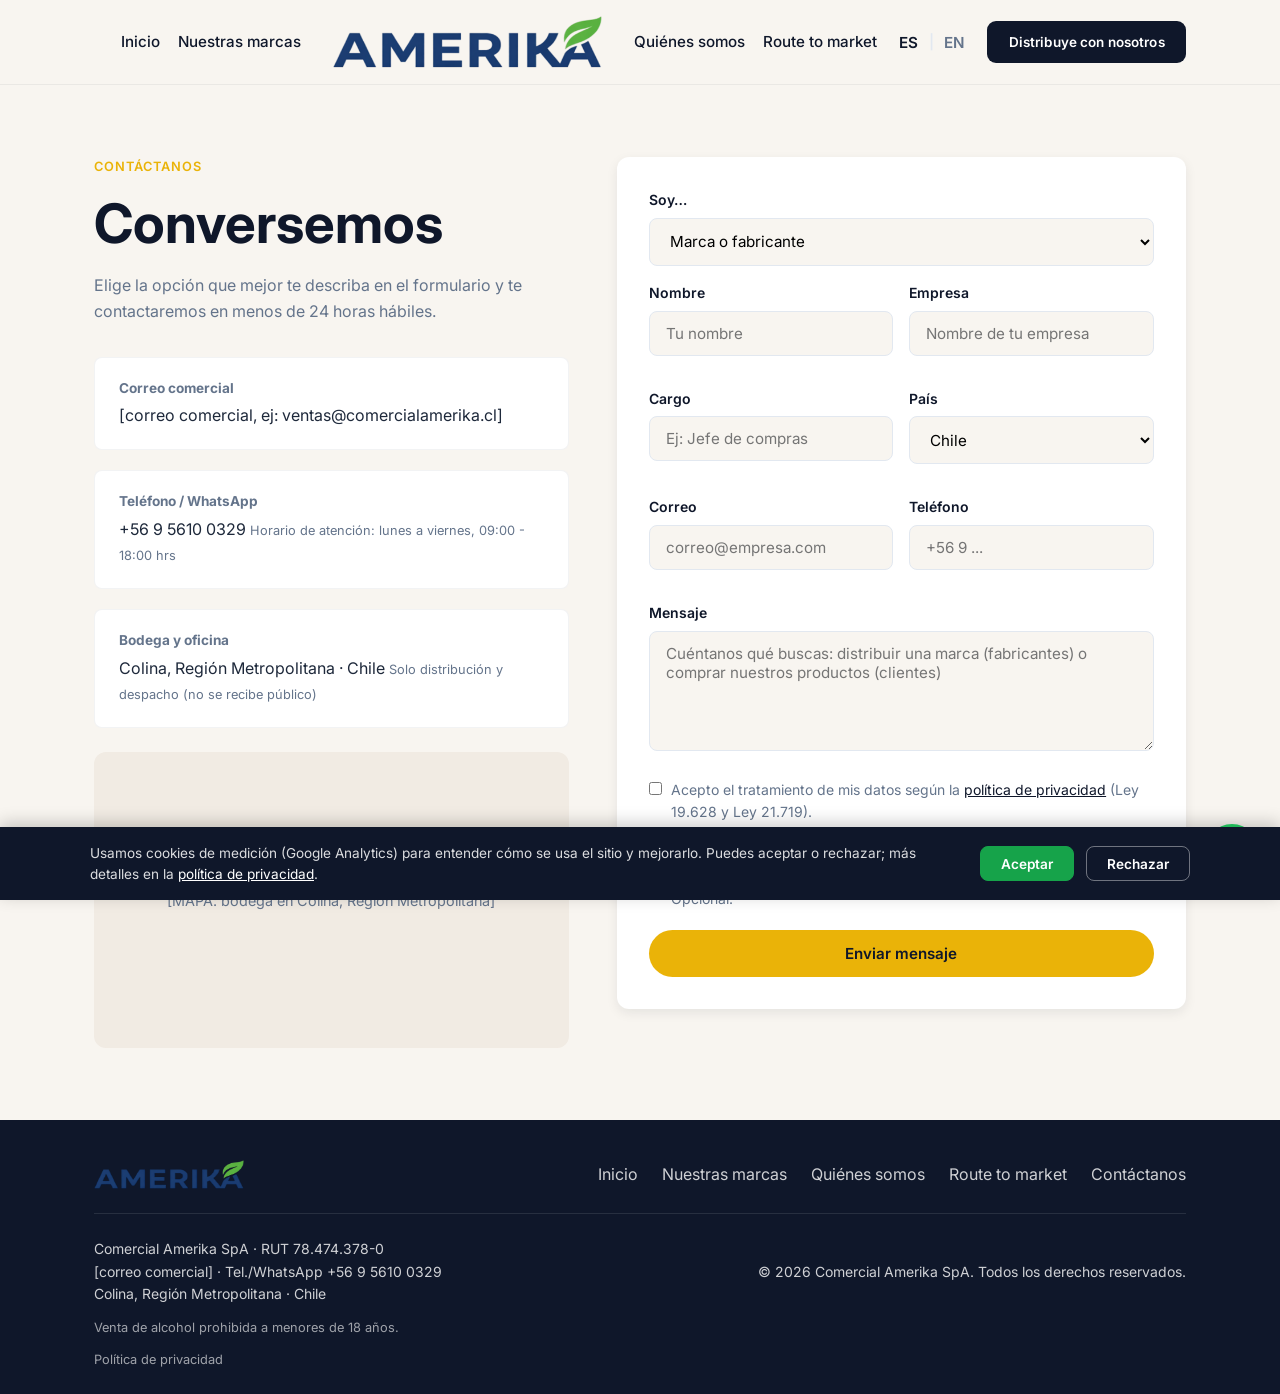
==== contacto.html @ 3bc855a5 "first commit" ====
<!DOCTYPE html>
<html lang="es">
<head>
  <meta charset="UTF-8">
  <meta name="viewport" content="width=device-width, initial-scale=1.0">
  <title data-i18n="page.contact.title">Contáctanos | Comercial Amerika SpA</title>
  <link rel="canonical" href="https://www.comercialamerika.cl/contacto.html">
  <link rel="icon" type="image/png" href="img/logo.png">
  <meta name="description" data-i18n-content="page.contact.desc"
    content="Contáctanos: si eres una marca que busca distribuidor o un cliente que quiere comprar, te respondemos en menos de 24 horas hábiles. Colina, Región Metropolitana, Chile.">

  <link rel="preconnect" href="https://fonts.googleapis.com">
  <link rel="preconnect" href="https://fonts.gstatic.com" crossorigin>
  <link href="https://fonts.googleapis.com/css2?family=Inter:wght@400;500;600;700;800&display=swap" rel="stylesheet">

  <link rel="stylesheet" href="css/styles.css">
</head>
<body>

  <header class="header">
    <div class="container header-inner">
      <!-- Logo protagonista al centro; los menús se reparten a los lados -->
      <nav class="nav nav-side-left" aria-label="Menú principal izquierda">
          <a href="index.html" data-i18n="nav.home">Inicio</a>
          <a href="marcas.html" data-i18n="nav.brands">Nuestras marcas</a>
        </nav>

      <a href="index.html" class="logo">
        <img src="img/logo.png" alt="Logo de Comercial Amerika SpA" onerror="this.style.display='none'">
      </a>

      <nav class="nav nav-side-right" aria-label="Menú principal derecha">
          <a href="nosotros.html" data-i18n="nav.about">Quiénes somos</a>
          <a href="route-market.html" data-i18n="nav.route">Route to market</a>

        <div class="lang-switch">
          <button type="button" class="lang-btn active" data-lang="es" aria-pressed="true">ES</button>
          <span>|</span>
          <button type="button" class="lang-btn" data-lang="en" aria-pressed="false">EN</button>
        </div>

        <!-- Botón destacado del menú (ver 3.2 del documento) -->
        <a href="contacto.html" class="btn btn-dark" data-i18n="nav.distribute">Distribuye con nosotros</a>
      </nav>

      <button type="button" class="mobile-toggle" data-i18n-aria-label="nav.menu" aria-label="Menú"
        aria-expanded="false">☰</button>
    </div>
  </header>

  <section class="section">
    <div class="container contact-grid">

      <!-- Datos directos -->
      <div>
        <p class="section-label" data-i18n="nav.contact">Contáctanos</p>
        <h1 data-i18n="contact.h1">Conversemos</h1>
        <p style="margin: 1rem 0 2rem; color: var(--color-text-muted);" data-i18n="contact.subtitle">
          Elige la opción que mejor te describa en el formulario y te contactaremos
          en menos de 24 horas hábiles.
        </p>

        <div class="contact-info">
          <!-- TODO: reemplazar los textos entre [ ] con los datos reales -->
          <div class="contact-item">
            <strong data-i18n="contact.email.lbl">Correo comercial</strong>
            <span data-i18n="contact.email.val">[correo comercial, ej: ventas@comercialamerika.cl]</span>
          </div>

          <div class="contact-item">
            <strong data-i18n="contact.phone.lbl">Teléfono / WhatsApp</strong>
            <span data-i18n="contact.phone.val">+56 9 5610 0329</span>
            <small data-i18n="contact.hours">Horario de atención: lunes a viernes, 09:00 - 18:00 hrs</small>
          </div>

          <div class="contact-item">
            <strong data-i18n="contact.office.lbl">Bodega y oficina</strong>
            <span data-i18n="contact.office.val">Colina, Región Metropolitana · Chile</span>
            <small data-i18n="contact.office.note">Solo distribución y despacho (no se recibe público)</small>
          </div>
        </div>

        <!-- Mapa: usar el iframe de Google Maps de Colina; mientras tanto, placeholder -->
        <div class="hero-image" style="aspect-ratio: 16/10; margin-top: 1.5rem;">
          <span data-i18n="contact.map">[MAPA: bodega en Colina, Región Metropolitana]</span>
        </div>
      </div>

      <!-- Formulario segmentado (punto 4.5 del documento) -->
      <div class="contact-form">
        <!-- Aviso que main.js muestra según la URL: ?enviado=1 o ?error=1 -->
        <div id="formAlert" class="form-alert"></div>

        <form action="php/enviar.php" method="POST">

          <!-- 1) ¿Quién escribe? Campo "Soy…" para segmentar el mensaje.
               El <option> traducido mantiene el value en español para el PHP. -->
          <div class="form-group">
            <label for="perfil" data-i18n="contact.form.perfil">Soy…</label>
            <select name="perfil" id="perfil" required>
              <option value="Marca o fabricante" data-i18n="contact.perfil1">Marca o fabricante</option>
              <option value="Cliente: supermercado, almacén, HORECA" data-i18n="contact.perfil2">Cliente: supermercado,
                almacén, HORECA</option>
              <option value="Proveedor de servicios" data-i18n="contact.perfil3">Proveedor de servicios</option>
              <option value="Postulante" data-i18n="contact.perfil4">Postulante (trabaja con nosotros)</option>
            </select>
          </div>

          <div class="form-row">
            <div class="form-group">
              <label for="nombre" data-i18n="contact.form.name">Nombre</label>
              <input type="text" name="nombre" id="nombre" required data-i18n-placeholder="contact.ph.name"
                placeholder="Tu nombre">
            </div>
            <div class="form-group">
              <label for="empresa" data-i18n="contact.form.company">Empresa</label>
              <input type="text" name="empresa" id="empresa" data-i18n-placeholder="contact.ph.company"
                placeholder="Nombre de tu empresa">
            </div>
          </div>

          <div class="form-row">
            <div class="form-group">
              <label for="cargo" data-i18n="contact.form.cargo">Cargo</label>
              <input type="text" name="cargo" id="cargo" data-i18n-placeholder="contact.ph.cargo"
                placeholder="Ej: Jefe de compras">
            </div>
            <div class="form-group">
              <label for="pais" data-i18n="contact.form.country">País</label>
              <select name="pais" id="pais">
                <option value="Chile" data-i18n="contact.pais1">Chile</option>
                <option value="Perú" data-i18n="contact.pais2">Perú</option>
                <option value="Argentina" data-i18n="contact.pais3">Argentina</option>
                <option value="Otro" data-i18n="contact.pais4">Otro</option>
              </select>
            </div>
          </div>

          <div class="form-row">
            <div class="form-group">
              <label for="email" data-i18n="contact.form.email">Correo</label>
              <input type="email" name="email" id="email" required data-i18n-placeholder="contact.ph.email"
                placeholder="correo@empresa.com">
            </div>
            <div class="form-group">
              <label for="telefono" data-i18n="contact.form.phone">Teléfono</label>
              <input type="tel" name="telefono" id="telefono" data-i18n-placeholder="contact.ph.phone"
                placeholder="+56 9 ...">
            </div>
          </div>

          <div class="form-group">
            <label for="mensaje" data-i18n="contact.form.message">Mensaje</label>
            <textarea name="mensaje" id="mensaje" required data-i18n-placeholder="contact.ph.message"
              placeholder="Cuéntanos qué buscas: distribuir una marca (fabricantes) o comprar nuestros productos (clientes)"></textarea>
          </div>

          <div class="form-check">
            <input type="checkbox" name="privacidad" id="privacidad" required value="SI">
            <!-- El enlace "política de privacidad" abre el modal de consentimiento
                 (Leyes 19.628 y 21.719); ver initConsentModal en js/main.js -->
            <label for="privacidad" data-i18n="contact.form.privacy">
              Acepto el tratamiento de mis datos según la <a href="#" data-consent-open>política de privacidad</a>
              (Ley 19.628 y Ley 21.719).
            </label>
          </div>

          <div class="form-check">
            <!-- Segunda casilla: OPCIONAL (finalidad secundaria, el usuario decide) -->
            <input type="checkbox" name="comunicaciones" id="comunicaciones" value="SI">
            <label for="comunicaciones" data-i18n="contact.form.comms">
              Autorizo el envío de comunicaciones comerciales, ofertas y novedades de Comercial Amerika SpA por medios
              electrónicos (Email/WhatsApp). Opcional.
            </label>
          </div>

          <button type="submit" class="btn btn-primary" style="width: 100%;"
            data-i18n="contact.form.submit">Enviar mensaje</button>
        </form>
      </div>
    </div>
  </section>

  <!-- ========== MODAL: CONSENTIMIENTO DE DATOS ========== -->
  <!-- Mismo mecanismo que teamModal (nosotros.html): .custom-modal + .show -->
  <div id="consentModal" class="custom-modal">
    <div class="custom-modal-content consent-modal-content">
      <span class="custom-modal-close" id="btnCloseConsent" role="button" tabindex="0"
        data-i18n-aria-label="common.close" aria-label="Cerrar">&times;</span>
      <h2 style="color: var(--color-navy); font-size: 1.3rem;" data-i18n="consent.title">
        Información básica sobre protección de datos
      </h2>

      <ul class="consent-list">
        <li><strong data-i18n="consent.r1.lbl">Responsable del Tratamiento:</strong>
          <span data-i18n="consent.r1.val">Comercial Amerika SpA, RUT 78.474.378-0, domiciliado en Colina,
            Región Metropolitana, Chile.</span></li>
        <li><strong data-i18n="consent.r2.lbl">Finalidad Principal:</strong>
          <span data-i18n="consent.r2.val">Gestionar su solicitud de contacto, procesar su solicitud de compra o
            distribución y/o responder a las consultas enviadas a través de este formulario.</span></li>
        <li><strong data-i18n="consent.r3.lbl">Bases de Licitud:</strong>
          <span data-i18n="consent.r3.val">Ejecución del contrato/servicio solicitado y su consentimiento
            explícito.</span></li>
        <li><strong data-i18n="consent.r4.lbl">Plazo de Conservación:</strong>
          <span data-i18n="consent.r4.val">Los datos se conservarán únicamente durante el tiempo necesario para
            cumplir con la finalidad descrita o mientras no solicite su supresión.</span></li>
        <li><strong data-i18n="consent.r5.lbl">Destinatarios:</strong>
          <span data-i18n="consent.r5.val">No se cederán datos a terceros salvo obligación legal o proveedores
            tecnológicos esenciales bajo estricto contrato de encargo de tratamiento.</span></li>
        <li><strong data-i18n="consent.r6.lbl">Derechos (ARSOP):</strong>
          <span data-i18n="consent.r6.val">Usted tiene derecho a acceder, rectificar, suprimir, oponerse y solicitar
            la portabilidad de sus datos personales, así como a revocar este consentimiento en cualquier momento.
            Puede ejercerlos enviando un correo electrónico a [correo de privacidad]. Para más detalle, consulte
            nuestra <a href="privacidad.html">Política de Privacidad completa</a>.</span></li>
      </ul>

      <h3 style="font-size: 1.05rem; color: var(--color-navy);" data-i18n="consent.dec.title">
        Declaración de Consentimiento
      </h3>
      <div class="form-check">
        <!-- Obligatoria: sin ella no se puede aceptar ni avanzar -->
        <input type="checkbox" id="consentObligatoria" value="SI">
        <label for="consentObligatoria" data-i18n="consent.dec1">Acepto el tratamiento de mis datos personales para las
          finalidades principales descritas arriba (opción obligatoria: sin ella no se puede avanzar).</label>
      </div>
      <div class="form-check">
        <!-- Opcional: el usuario decide si quiere recibir comunicaciones -->
        <input type="checkbox" id="consentComunicaciones" value="SI">
        <label for="consentComunicaciones" data-i18n="consent.dec2">Autorizo el envío de comunicaciones comerciales,
          ofertas y novedades de Comercial Amerika SpA por medios electrónicos (Email/WhatsApp). Opcional.</label>
      </div>
      <div class="consent-actions">
        <button type="button" class="btn-consent-accept" id="btnConsentAccept"
          data-i18n="consent.accept" disabled>Aceptar y continuar</button>
        <button type="button" class="btn-consent-reject" id="btnConsentReject"
          data-i18n="consent.reject">Rechazar</button>
      </div>
    </div>
  </div>

  <footer class="footer">
    <div class="container">
      <div class="footer-top">
        <img src="img/logo.png" alt="Logo de Comercial Amerika SpA" class="footer-logo" onerror="this.style.display='none'">
        <div class="footer-links">
          <a href="index.html" data-i18n="nav.home">Inicio</a>
          <a href="marcas.html" data-i18n="nav.brands">Nuestras marcas</a>
          <a href="nosotros.html" data-i18n="nav.about">Quiénes somos</a>
          <a href="route-market.html" data-i18n="nav.route">Route to market</a>
          <a href="contacto.html" data-i18n="nav.contact">Contáctanos</a>
        </div>
      </div>
      <div class="footer-bottom">
        <div>
          <span data-i18n="footer.legal">Comercial Amerika SpA · RUT 78.474.378-0</span><br>
          <span data-i18n="footer.contactline">[correo comercial] · Tel./WhatsApp +56 9 5610 0329</span><br>
          <span data-i18n="footer.location">Colina, Región Metropolitana · Chile</span>
        </div>
        <div><span data-i18n="footer.rights">© 2026 Comercial Amerika SpA. Todos los derechos reservados.</span></div>
      </div>
      <p class="footer-age" data-i18n="footer.age">Venta de alcohol prohibida a menores de 18 años.</p>
      <p class="footer-age"><a href="privacidad.html" data-i18n="footer.privacy">Política de privacidad</a></p>
    </div>
  </footer>

  <a href="https://wa.me/56956100329?text=Hola%20Comercial%20Amerika,%20quisiera%20cotizar%20sus%20productos"
    class="whatsapp-float" target="_blank" rel="noopener" data-i18n-aria-label="wa.aria"
    aria-label="Escríbenos por WhatsApp">
    <svg viewBox="0 0 32 32" xmlns="http://www.w3.org/2000/svg">
      <path
        d="M16 .5C7.4.5.5 7.4.5 16c0 2.8.7 5.4 2 7.7L.5 31.5l8-2.1c2.2 1.2 4.8 1.9 7.5 1.9 8.6 0 15.5-6.9 15.5-15.3S24.6.5 16 .5zm0 28.1c-2.5 0-4.8-.7-6.8-1.9l-.5-.3-4.7 1.2 1.3-4.6-.3-.5c-1.3-2.1-2-4.7-2-7.3 0-7 5.7-12.8 12.9-12.8S28.8 8.2 28.8 15.3 23.1 28.6 16 28.6zm7.2-9.6c-.4-.2-2.4-1.2-2.7-1.3-.4-.1-.7-.2-1 .2-.3.4-1.2 1.3-1.5 1.6-.3.3-.5.3-.9.1-.4-.2-1.8-.7-3.4-2.1-1.3-1.1-2.1-2.5-2.4-2.9-.3-.4 0-.6.2-.9.2-.2.4-.5.6-.7.2-.2.3-.4.4-.6.1-.3.1-.5 0-.7-.1-.2-.9-2.2-1.3-3-.3-.8-.6-.7-.9-.7h-.8c-.3 0-.6.1-1 .5-.3.4-1.4 1.3-1.4 3.2s1.4 3.7 1.6 4c.2.3 2.7 4.2 6.6 5.9.9.4 1.6.6 2.2.8 1 .3 1.9.3 2.6.2.8-.1 2.4-1 2.7-1.9.3-.9.3-1.8.2-1.9-.1-.2-.4-.3-.8-.5z" />
    </svg>
  </a>

  <!-- Aviso de cookies (Leyes 19.628 / 21.719): la lógica vive en js/main.js -->
  <div class="cookie-banner" id="cookieBanner" hidden>
    <div class="cookie-inner">
      <p data-i18n="cookies.text">Usamos cookies de medición (Google Analytics) para entender cómo se usa el sitio y mejorarlo. Puedes aceptar o rechazar; más detalles en la <a href="privacidad.html">política de privacidad</a>.</p>
      <div class="cookie-actions">
        <button type="button" class="btn-accept" id="cookieAccept" data-i18n="cookies.accept">Aceptar</button>
        <button type="button" id="cookieReject" data-i18n="cookies.reject">Rechazar</button>
      </div>
    </div>
  </div>

  <script src="js/main.js"></script>
</body>
</html>
---- css/styles.css ----
/* ============================================
   AMERIKA - Estilos principales
   CSS puro · Responsive · Multi-idioma ready
   ============================================ */

/* ---------- Variables ---------- */
:root {
  --color-navy: #0f172a;
  --color-navy-light: #1e293b;
  --color-orange: #eab308;
  --color-orange-hover: #ca8a04;
  --color-cream: #f8f5f0;
  --color-cream-dark: #f1ebe3;
  --color-white: #ffffff;
  --color-text: #1e293b;
  --color-text-muted: #64748b;
  --color-border: #e2e8f0;
  
  --font-main: 'Inter', system-ui, -apple-system, BlinkMacSystemFont, 'Segoe UI', Roboto, sans-serif;
  --shadow-sm: 0 1px 3px rgba(15, 23, 42, 0.06);
  --shadow-md: 0 4px 12px rgba(15, 23, 42, 0.08);
  --shadow-lg: 0 10px 30px rgba(15, 23, 42, 0.1);
  --radius: 12px;
  --radius-sm: 8px;
  --transition: 0.25s ease;
}

/* ---------- Reset & Base ---------- */
*, *::before, *::after {
  box-sizing: border-box;
  margin: 0;
  padding: 0;
}

html {
  scroll-behavior: smooth;
}

body {
  font-family: var(--font-main);
  font-size: 16px;
  line-height: 1.6;
  color: var(--color-text);
  background-color: var(--color-cream);
  -webkit-font-smoothing: antialiased;
}

img {
  max-width: 100%;
  height: auto;
  display: block;
}

a {
  text-decoration: none;
  color: inherit;
  transition: color var(--transition);
}

ul {
  list-style: none;
}

button, .btn {
  cursor: pointer;
  border: none;
  font-family: inherit;
  font-size: 0.95rem;
  font-weight: 600;
  transition: all var(--transition);
}

/* ---------- Typography ---------- */
h1, h2, h3, h4 {
  font-weight: 700;
  line-height: 1.25;
  color: var(--color-navy);
}

h1 { font-size: clamp(2.2rem, 5vw, 3.4rem); }
h2 { font-size: clamp(1.6rem, 3.5vw, 2.2rem); }
h3 { font-size: 1.25rem; }

.section-label {
  font-size: 0.8rem;
  font-weight: 600;
  letter-spacing: 0.08em;
  text-transform: uppercase;
  color: var(--color-orange);
  margin-bottom: 0.75rem;
}

/* ---------- Layout ---------- */
.container {
  width: 100%;
  max-width: 1140px;
  margin: 0 auto;
  padding: 0 1.5rem;
}

.section {
  padding: 4.5rem 0;
}

/* ---------- Buttons ---------- */
.btn {
  display: inline-flex;
  align-items: center;
  justify-content: center;
  gap: 0.5rem;
  padding: 0.85rem 1.6rem;
  border-radius: 999px;
  font-weight: 600;
}

.btn-primary {
  background-color: var(--color-orange);
  color: var(--color-navy);
}

.btn-primary:hover {
  background-color: var(--color-orange-hover);
  transform: translateY(-1px);
}

.btn-outline {
  background-color: transparent;
  color: var(--color-navy);
  border: 2px solid var(--color-navy);
}

.btn-outline:hover {
  background-color: var(--color-navy);
  color: var(--color-white);
}

.btn.btn-dark {
  background-color: var(--color-navy);
  color: var(--color-white);

  /* caja */
  display: inline-flex;
  align-items: center;
  justify-content: center;
  gap: 0.45em;
  padding: 0.95em 1.5em;      /* en em: escala con el texto */
  border-radius: 9px;
  border: 1px solid transparent;

  /* tipografía fluida: 12.5px en móvil → 13.5px en desktop */
  font-size: clamp(12.5px, 0.35vw + 11.4px, 13.5px);
  font-weight: 600;
  line-height: 1.1;
  letter-spacing: 0.01em;
  text-transform: none;

  text-decoration: none;
  white-space: nowrap;
  transition: background-color 0.2s ease, box-shadow 0.2s ease;
  -webkit-tap-highlight-color: transparent;
}

.btn.btn-dark:hover {
  background-color: color-mix(in srgb, var(--color-navy) 85%, #000);
}

.btn.btn-dark:focus-visible {
  outline: 2px solid var(--color-navy);
  outline-offset: 2px;
}

.btn-dark:hover {
  background-color: var(--color-navy-light);
}

/* Móvil: objetivo táctil cómodo (44px) y algo más de aire */
@media (max-width: 640px) {
  .btn.btn-dark {
    font-size: 13.5px;
    min-height: 44px;
    padding: 0.95em 1.35em;
    border-radius: 9px;
  }
}

/* Pantallas muy estrechas: que no empuje el menú */
@media (max-width: 380px) {
  .btn.btn-dark {
    font-size: 12.5px;
    padding: 0.95em 1.1em;
  }
}

/* ---------- Header ---------- */
.header {
  position: sticky;
  top: 0;
  z-index: 100;
  background-color: rgba(248, 245, 240, 0.92);
  backdrop-filter: blur(12px);
  border-bottom: 1px solid rgba(15, 23, 42, 0.06);
}

/* Encabezado con logo protagonista:
   tres columnas grilla — menú de la izquierda, LOGO AL CENTRO (grande),
   resto del menú a la derecha. */
.header-inner {
  display: grid;
  grid-template-columns: 1fr auto 1fr;  /* lados iguales, logo centro */
  align-items: center;
  height: 84px;               /* un poco más alto para el logo grande */
  gap: 2rem;
}

.logo {
  display: flex;
  align-items: center;
  justify-content: center;
  gap: 0.6rem;
}

.logo img {
  height: 52px;               /* más grande: protagonista del encabezado */
  width: auto;
}

.logo-text {
  font-size: 1.35rem;
  font-weight: 800;
  letter-spacing: -0.02em;
  color: var(--color-navy);
}

.nav {
  display: flex;
  align-items: center;
  gap: 1.1rem;               /* aire justo entre secciones del menú */
}

/* Los dos grupos del menú se alinean hacia el logo del centro */
.nav.nav-side-left {
  justify-content: flex-end;
}
.nav.nav-side-right {
  justify-content: flex-start;
}

/* Con textos largos (español), cada enlace ocupa siempre una sola línea */
.nav a {
  font-size: 0.95rem;
  font-weight: 500;
  color: var(--color-navy);
  position: relative;
  white-space: nowrap;
}

.nav a:hover,
.nav a.active {
  color: var(--color-orange);
}

.nav a.active::after {
  content: '';
  position: absolute;
  bottom: -4px;
  left: 0;
  width: 100%;
  height: 2px;
  background: var(--color-orange);
  border-radius: 2px;
}

.lang-switch {
  display: flex;
  align-items: center;
  gap: 0.35rem;
  font-size: 0.9rem;
  font-weight: 600;
}

.lang-switch button {
  background: none;
  border: none;
  color: var(--color-text-muted);
  padding: 0.2rem 0.3rem;
  cursor: pointer;
}

.lang-switch button.active {
  color: var(--color-navy);
}

.lang-switch span {
  color: var(--color-border);
}

.mobile-toggle {
  display: none;
  background: none;
  border: none;
  font-size: 1.5rem;
  color: var(--color-navy);
  cursor: pointer;
}

/* ---------- Hero ---------- */
.hero {
  padding: 4rem 0 3rem;
}

/* Entrada suave del hero: el contenido "sube" al cargar la página */
.hero-content > * {
  animation: hero-in 0.6s ease both;
}
.hero-content > *:nth-child(2) { animation-delay: 0.1s; }
.hero-content > *:nth-child(3) { animation-delay: 0.2s; }
.hero-content > *:nth-child(4) { animation-delay: 0.3s; }
@keyframes hero-in {
  from { opacity: 0; transform: translateY(14px); }
  to   { opacity: 1; transform: translateY(0); }
}

/* Frase rotativa del hero (el JS cambia el texto cada 4 s) */
.hero-rotator {
  margin-top: 1rem;
  font-weight: 600;
  color: var(--color-green);
  min-height: 1.6em;          /* reserva el alto para que nada salte */
  transition: opacity 0.4s ease;
}
@media (prefers-reduced-motion: reduce) {
  .hero-content > * {
    animation: none;          /* sin animación para quien la pide */
  }
}

.hero-grid {
  display: grid;
  grid-template-columns: 1fr 1fr;
  gap: 3rem;
  align-items: center;
}

.hero-content .section-label {
  margin-bottom: 1rem;
}

.hero-content h1 {
  margin-bottom: 1.25rem;
}

.hero-content p {
  font-size: 1.1rem;
  color: var(--color-text-muted);
  margin-bottom: 2rem;
  max-width: 480px;
}

.hero-actions {
  display: flex;
  flex-wrap: wrap;
  gap: 1rem;
}

/* Caja de imagen destacada: mismo mecanismo "cover" que las tarjetas
   de marca. La imagen llena la caja y se recorta con las esquinas. */
.hero-image {
  background: var(--color-cream-dark);
  border-radius: var(--radius);
  aspect-ratio: 4/3;
  overflow: hidden;
  display: flex;
  align-items: center;
  justify-content: center;
  color: var(--color-text-muted);
  font-size: 0.9rem;
}

.hero-image img {
  width: 100%;
  height: 100%;
  object-fit: cover;
}

/* Variante para imágenes que NO deben recortarse (por ejemplo, la paleta
   de colores de DrinkBall en drinkball.html): la caja no fuerza una
   proporción fija, se ajusta al alto natural de la imagen, así no queda
   espacio de sobra arriba ni abajo. */
.hero-image.hero-contain {
  aspect-ratio: auto;
}
.hero-image.hero-contain img {
  display: block;        /* quita el pequeño hueco que deja img como inline */
  height: auto;          /* la caja toma el alto real de la imagen */
  object-fit: contain;
}

/* ---------- Countries bar ---------- */
.countries-bar {
  background: var(--color-navy);
  color: var(--color-white);
  padding: 1rem 0;
}

.countries-bar-inner {
  display: flex;
  justify-content: space-between;
  align-items: center;
  flex-wrap: wrap;
  gap: 1rem;
}

.countries-list {
  display: flex;
  gap: 2rem;
}

.countries-list span {
  font-weight: 600;
  font-size: 0.95rem;
}

.countries-bar .years {
  font-size: 0.9rem;
  opacity: 0.85;
}

/* ---------- Cards ---------- */
.cards-grid {
  display: grid;
  grid-template-columns: repeat(auto-fit, minmax(280px, 1fr));
  gap: 1.5rem;
  margin-top: 2.5rem;
}

.card {
  background: var(--color-white);
  border-radius: var(--radius);
  padding: 1.75rem;
  box-shadow: var(--shadow-sm);
  border: 1px solid rgba(15, 23, 42, 0.04);
  transition: transform var(--transition), box-shadow var(--transition);
}

.card:hover {
  transform: translateY(-4px);
  box-shadow: var(--shadow-md);
}

.card-number {
  font-size: 0.85rem;
  font-weight: 700;
  color: var(--color-orange);
  margin-bottom: 0.75rem;
}

.card h3 {
  margin-bottom: 0.6rem;
}

.card p {
  font-size: 0.95rem;
  color: var(--color-text-muted);
}

/* ---------- Brands ---------- */
.brands-grid {
  display: grid;
  grid-template-columns: repeat(auto-fit, minmax(220px, 1fr));
  gap: 1.5rem;
  margin-top: 2.5rem;
}

.brand-card {
  background: var(--color-white);
  border-radius: var(--radius);
  padding: 1.5rem;
  text-align: center;
  border: 1px solid rgba(15, 23, 42, 0.05);
}

/*
   Mecanismo de imagen tipo "cobertura" (cover):
   - La caja siempre mide lo mismo (180px de alto).
   - La imagen la llena por completo (object-fit: cover),
     se recorta por los bordes redondeados y nunca se deforma.
   Se usa en las tarjetas de marca de todas las páginas.
*/
.brand-logo {
  height: 180px;
  background: var(--color-cream-dark);
  border-radius: var(--radius-sm);
  overflow: hidden;           /* recorta lo que sobresalga de la caja */
  margin-bottom: 1rem;
  display: flex;
  align-items: center;
  justify-content: center;
  color: var(--color-text-muted);
  font-size: 0.85rem;
}

/* La imagen SIEMPRE llena su caja, sin deformarse */
.brand-logo img {
  width: 100%;
  height: 100%;
  object-fit: cover;
}

.brand-card h4 {
  font-size: 1.05rem;
  margin-bottom: 0.35rem;
}

.brand-card p {
  font-size: 0.9rem;
  color: var(--color-text-muted);
}

/* ---------- CTA Banner ---------- */
.cta-banner {
  background: var(--color-orange);
  padding: 3rem 0;
}

.cta-banner-inner {
  display: flex;
  align-items: center;
  justify-content: space-between;
  gap: 2rem;
  flex-wrap: wrap;
}

.cta-banner h2 {
  color: var(--color-navy);
  font-size: clamp(1.4rem, 3vw, 1.8rem);
  max-width: 520px;
}

/* ---------- Footer ---------- */
.footer {
  background: var(--color-navy);
  color: rgba(255, 255, 255, 0.8);
  padding: 2.5rem 0 1.5rem;
}

.footer-top {
  display: flex;
  justify-content: space-between;
  align-items: center;
  flex-wrap: wrap;
  gap: 1.5rem;
  padding-bottom: 1.5rem;
  border-bottom: 1px solid rgba(255, 255, 255, 0.1);
  margin-bottom: 1.5rem;
}

.footer-brand {
  font-weight: 700;
  color: var(--color-white);
  font-size: 1.1rem;
}

.footer-links {
  display: flex;
  gap: 1.5rem;
}

.footer-links a:hover {
  color: var(--color-orange);
}

.footer-bottom {
  display: flex;
  justify-content: space-between;
  align-items: center;
  flex-wrap: wrap;
  gap: 1rem;
  font-size: 0.875rem;
}

.footer-social {
  display: flex;
  gap: 1.25rem;
}

.footer-social a:hover {
  color: var(--color-orange);
}

.footer-logo {
  width: 150px;
  height: auto;
  object-fit: contain;
}

/* ---------- Page specific ---------- */
.page-hero {
  padding: 3.5rem 0 2rem;
}

.page-hero h1 {
  margin-bottom: 1rem;
}

.page-hero p {
  font-size: 1.1rem;
  color: var(--color-text-muted);
  max-width: 560px;
}

/* Features / Modelo de negocio */
.features-grid {
  display: grid;
  grid-template-columns: repeat(auto-fit, minmax(200px, 1fr));
  gap: 1.5rem;
  margin-top: 2rem;
}

.feature-item {
  text-align: center;
  padding: 1.5rem 1rem;
}

.feature-item h4 {
  font-size: 1rem;
  margin-bottom: 0.5rem;
  color: var(--color-navy);
}

.feature-item p {
  font-size: 0.9rem;
  color: var(--color-text-muted);
}

/* Mission / Vision boxes */
.mv-grid {
  display: grid;
  grid-template-columns: 1fr 1fr;
  gap: 1.5rem;
  margin-top: 2.5rem;
}

.mv-box {
  background: var(--color-white);
  border-radius: var(--radius);
  padding: 2rem;
  border: 1px solid rgba(15, 23, 42, 0.05);
}

.mv-box h3 {
  margin-bottom: 0.75rem;
  color: var(--color-orange);
}

/* Contact */
.contact-grid {
  display: grid;
  grid-template-columns: 1fr 1.2fr;
  gap: 3rem;
  align-items: start;
}

.contact-info {
  display: flex;
  flex-direction: column;
  gap: 1.25rem;
}

.contact-item {
  background: var(--color-white);
  padding: 1.25rem 1.5rem;
  border-radius: var(--radius-sm);
  border: 1px solid rgba(15, 23, 42, 0.05);
}

.contact-item strong {
  display: block;
  font-size: 0.85rem;
  color: var(--color-text-muted);
  margin-bottom: 0.25rem;
}

.contact-form {
  background: var(--color-white);
  padding: 2rem;
  border-radius: var(--radius);
  box-shadow: var(--shadow-md);
}

.form-row {
  display: grid;
  grid-template-columns: 1fr 1fr;
  gap: 1rem;
  margin-bottom: 1rem;
}

.form-group {
  margin-bottom: 1rem;
}

.form-group label {
  display: block;
  font-size: 0.875rem;
  font-weight: 600;
  margin-bottom: 0.4rem;
  color: var(--color-navy);
}

.form-group input,
.form-group select,
.form-group textarea {
  width: 100%;
  padding: 0.75rem 1rem;
  border: 1px solid var(--color-border);
  border-radius: var(--radius-sm);
  font-family: inherit;
  font-size: 0.95rem;
  background: var(--color-cream);
  transition: border-color var(--transition);
}

.form-group input:focus,
.form-group select:focus,
.form-group textarea:focus {
  outline: none;
  border-color: var(--color-orange);
}

.form-group textarea {
  min-height: 120px;
  resize: vertical;
}

.form-check {
  display: flex;
  align-items: flex-start;
  gap: 0.6rem;
  margin: 1.25rem 0;
  font-size: 0.875rem;
  color: var(--color-text-muted);
}

.form-check input {
  margin-top: 0.2rem;
}

/* Route Market specific */
.tags {
  display: flex;
  flex-wrap: wrap;
  gap: 0.6rem;
  margin: 1.5rem 0;
}

.tag {
  background: var(--color-white);
  border: 1px solid var(--color-border);
  padding: 0.4rem 0.9rem;
  border-radius: 999px;
  font-size: 0.85rem;
  font-weight: 500;
}

.highlight-box {
  background: var(--color-navy);
  color: var(--color-white);
  padding: 1.5rem 2rem;
  border-radius: var(--radius);
  margin: 2rem 0;
}

.highlight-box p {
  font-size: 1.05rem;
  line-height: 1.55;
}

/* Table */
.table-wrapper {
  overflow-x: auto;
  margin: 2rem 0;
  border-radius: var(--radius);
  box-shadow: var(--shadow-sm);
}

table {
  width: 100%;
  border-collapse: collapse;
  background: var(--color-white);
  font-size: 0.95rem;
}

th, td {
  padding: 1rem 1.25rem;
  text-align: left;
  border-bottom: 1px solid var(--color-border);
}

th {
  background: var(--color-cream-dark);
  font-weight: 600;
  color: var(--color-navy);
}

tr:last-child td {
  border-bottom: none;
  font-weight: 600;
}

/* Stats */
.stats-grid {
  display: grid;
  grid-template-columns: repeat(auto-fit, minmax(180px, 1fr));
  gap: 1.25rem;
  margin: 2rem 0;
}

.stat-card {
  background: var(--color-white);
  padding: 1.5rem;
  border-radius: var(--radius);
  text-align: center;
  border: 1px solid rgba(15, 23, 42, 0.05);
}

.stat-card strong {
  display: block;
  font-size: 1.5rem;
  color: var(--color-orange);
  margin-bottom: 0.35rem;
}

.stat-card span {
  font-size: 0.9rem;
  color: var(--color-text-muted);
}

/* ---------- Responsive ---------- */
/* En pantallas medianas el menú completo ya no cabe ni en una línea
   (los textos en español son largos), así que pasamos a hamburguesa antes. */
@media (max-width: 1100px) {
  .nav {
    display: none;
  }

  /* En móvil volvemos a layout simple: logo centrado, lápiz a la derecha */
  .header-inner {
    display: flex;
    justify-content: center;
    height: 72px;
    gap: 0;
    position: relative;
    flex-wrap: wrap;          /* permite que el menú abierto ocupe su propia línea */
  }

  .mobile-toggle {
    display: block;
    position: absolute;       /* fijo a la derecha del header */
    right: 1.25rem;
    top: 50%;
    transform: translateY(-50%);
  }

  /* El menú abierto se despliega debajo, ancho completo:
     primero el grupo izquierdo (secciones), luego el derecho
     (secciones + idioma + botón destacado). */
  .nav.open {
    display: flex;
    flex-direction: column;
    width: 100%;
    background: var(--color-cream);
    padding: 1.5rem;
    border-bottom: 1px solid var(--color-border);
    gap: 1rem;
    align-items: center;
  }
}

@media (max-width: 900px) {
  .hero-grid,
  .contact-grid,
  .mv-grid {
    grid-template-columns: 1fr;
  }
}

@media (max-width: 600px) {
  .form-row {
    grid-template-columns: 1fr;
  }

  .countries-list {
    gap: 1rem;
  }

  .section {
    padding: 3rem 0;
  }
}

/* =========================================
   ESTILOS PARA EL MODAL DEL EQUIPO
   ========================================= */

.custom-modal {
  display: none; /* Oculto por defecto */
  position: fixed;
  z-index: 1000;
  left: 0;
  top: 0;
  width: 100%;
  height: 100%;
  background-color: rgba(0, 0, 0, 0.6); /* Fondo oscuro semitransparente */
  backdrop-filter: blur(4px); /* Efecto borroso de fondo */
  align-items: center;
  justify-content: center;
  padding: 20px;
}

/* Cuando tiene la clase .show, se muestra */
.custom-modal.show {
  display: flex;
}

.custom-modal-content {
  background-color: #fff;
  padding: 2.5rem;
  border-radius: 12px;
  box-shadow: 0 10px 30px rgba(0,0,0,0.2);
  width: 100%;
  max-width: 1000px; /* Ancho máximo del modal */
  max-height: 90vh; /* No más alto que la pantalla */
  overflow-y: auto; /* Scroll si hay muchos elementos */
  position: relative;
  animation: fadeInModal 0.3s ease;
}

@keyframes fadeInModal {
  from { opacity: 0; transform: translateY(-20px); }
  to { opacity: 1; transform: translateY(0); }
}

.custom-modal-close {
  position: absolute;
  top: 15px;
  right: 20px;
  font-size: 2rem;
  font-weight: bold;
  color: #333;
  cursor: pointer;
  transition: color 0.2s;
}

.custom-modal-close:hover {
  color: #d9534f; /* Rojo al pasar el mouse */
}

/* --- Estilos del Organigrama --- */
.organigrama-container {
  display: flex;
  flex-direction: column;
  align-items: center;
  width: 100%;
  margin-top: 1rem;
}

.org-level {
  display: flex;
  justify-content: center;
  width: 100%;
  gap: 2rem;
}

.org-flex-row {
  display: flex;
  flex-wrap: wrap;
  justify-content: center;
  gap: 3rem;
}

.org-branch {
  display: flex;
  flex-direction: column;
  align-items: center;
}

.org-sub-level {
  display: flex;
  gap: 1rem;
  justify-content: center;
  margin-top: 1rem;
}

/* Tarjetas de personas */
.org-card {
  background: #fff;
  border: 1px solid var(--color-cream-dark, #e0e0e0);
  border-radius: 8px;
  padding: 1.5rem;
  text-align: center;
  box-shadow: 0 4px 6px rgba(0,0,0,0.05);
  min-width: 200px;
  transition: transform 0.2s, box-shadow 0.2s;
}

.org-card:hover {
  transform: translateY(-5px);
  box-shadow: 0 8px 15px rgba(0,0,0,0.1);
}

.org-primary {
  border-top: 4px solid var(--color-navy, #0d1b2a);
  min-width: 250px;
}

.org-small {
  padding: 1rem;
  min-width: 160px;
}

.org-img {
  width: 90px;
  height: 90px;
  object-fit: cover;
  border-radius: 50%;
  margin-bottom: 1rem;
  border: 3px solid var(--color-cream, #f4f1ea);
}

.org-small .org-img {
  width: 70px;
  height: 70px;
}

.org-card h4 {
  margin: 0;
  font-size: 1.1rem;
  color: var(--color-navy, #0d1b2a);
}

.org-card p {
  margin: 0.2rem 0 0 0;
  font-size: 0.9rem;
  color: var(--color-text-muted, #666);
}

/* Líneas conectoras */
.org-line-vertical {
  width: 2px;
  height: 40px;
  background-color: #ccc;
  margin: 0 auto;
}

.org-line-vertical-small {
  width: 2px;
  height: 30px;
  background-color: #ccc;
  margin: 1rem auto;
}

/* Responsive para el organigrama */
@media (max-width: 768px) {
  .org-flex-row {
    flex-direction: column;
    gap: 2rem;
  }
  .org-sub-level {
    flex-direction: column;
  }
}

/* ============================================
   NUEVOS ESTILOS (reestructuración 2026)
   Todo lo nuevo empieza aquí, con comentarios
   paso a paso para que sea fácil de entender.
   ============================================ */

/*
   1) PALETA DEL SITIO
   Amerika usa dos colores base: azul marino y verde.
   El verde (palta/lima) es el color distinto de la marca,
   así que lo agregamos como variable reutilizable.
*/
:root {
  --color-green: #16a34a;        /* verde Amerika */
  --color-green-dark: #15803d;   /* verde para el hover de botones */
}

/* El banner de "llamado final" ahora es verde, no amarillo */
.cta-banner.green {
  background: var(--color-green);
}
.cta-banner.green h2 {
  color: var(--color-white);
}

/*
   2) CIFRAS DE ESCALA (como ICB)
   Bandera azul marino con números grandes en verde.
*/
.stats-band {
  background: var(--color-navy);
  color: var(--color-white);
  padding: 2.5rem 0;
}
.stats-band-grid {
  display: grid;
  grid-template-columns: repeat(auto-fit, minmax(150px, 1fr));
  gap: 1.5rem;
  text-align: center;
}
.stats-band strong {
  display: block;              /* fuerza que el número quede en su propia línea */
  font-size: clamp(1.8rem, 4vw, 2.6rem);
  color: var(--color-green);
  margin-bottom: 0.25rem;
}
.stats-band span {
  font-size: 0.9rem;
  opacity: 0.85;
}

/*
   3) "DOS CAMINOS" DE LA PORTADA
   Dos tarjetas grandes: una para marcas, otra para clientes.
*/
.paths-grid {
  display: grid;
  grid-template-columns: 1fr 1fr;
  gap: 1.5rem;
  margin-top: 2.5rem;
}
.path-card {
  background: var(--color-white);
  border-radius: var(--radius);
  padding: 2rem;
  border-top: 4px solid var(--color-orange);
  box-shadow: var(--shadow-sm);
  display: flex;
  flex-direction: column;
  gap: 1rem;
}
.path-card.green {
  border-top-color: var(--color-green);
}
.path-card p {
  color: var(--color-text-muted);
  font-size: 0.95rem;
  flex-grow: 1;                /* empuja el botón al fondo de la tarjeta */
}

/* En pantallas pequeñas, las tarjetas se apilan una sobre otra */
@media (max-width: 700px) {
  .paths-grid {
    grid-template-columns: 1fr;
  }
}

/*
   4) BOTÓN FLOTANTE DE WHATSAPP
   Está fijo en la esquina inferior derecha de todas las páginas.
*/
.whatsapp-float {
  position: fixed;
  right: 1.25rem;
  bottom: 1.25rem;
  z-index: 90;
  width: 56px;
  height: 56px;
  border-radius: 50%;
  background: #25d366;         /* verde oficial de WhatsApp */
  color: white;
  display: flex;
  align-items: center;
  justify-content: center;
  box-shadow: var(--shadow-md);
}
.whatsapp-float:hover {
  transform: scale(1.07);
}
.whatsapp-float svg {
  width: 28px;
  height: 28px;
  fill: currentColor;
}

/*
   5) AVISO +18 Y CONTROL DE EDAD
   (a) Modal de control de edad en las páginas de bebidas con alcohol.
   (b) Sello de advertencia reutilizable dentro de la página.
   (c) Línea legal en el pie de página.
*/
.age-modal {
  position: fixed;
  z-index: 2000;
  inset: 0;                    /* atajo para: top/right/bottom/left = 0 */
  background: rgba(15, 23, 42, 0.85);
  display: flex;
  align-items: center;
  justify-content: center;
  padding: 1.5rem;
}
.age-modal.hidden {
  display: none;               /* cuando el JS agrega .hidden, desaparece */
}
.age-modal-content {
  background: var(--color-white);
  border-radius: var(--radius);
  padding: 2.5rem 2rem;
  max-width: 440px;
  width: 100%;
  text-align: center;
}
.age-modal-content h2 {
  color: var(--color-navy);
  margin: 1rem 0 0.5rem;
}
.age-modal-content p {
  color: var(--color-text-muted);
  font-size: 0.95rem;
  margin-bottom: 1.5rem;
}
.age-modal-actions {
  display: flex;
  gap: 1rem;
  justify-content: center;
  flex-wrap: wrap;
}

.age-badge {
  display: inline-flex;
  align-items: center;
  gap: 0.5rem;
  background: var(--color-navy);
  color: var(--color-white);
  font-size: 0.8rem;
  font-weight: 600;
  padding: 0.45rem 0.9rem;
  border-radius: 999px;
}

.footer-age {
  font-size: 0.8rem;
  opacity: 0.75;
  margin-top: 0.75rem;
}

/*
   6) CANALES Y PASOS (página Route to market)
*/
.channel-card {
  background: var(--color-white);
  border-radius: var(--radius);
  padding: 1.5rem;
  border: 1px solid rgba(15, 23, 42, 0.05);
}
.channel-card h3 {
  font-size: 1.05rem;
  margin-bottom: 0.4rem;
}
.channel-card p {
  font-size: 0.92rem;
  color: var(--color-text-muted);
}

/* Los 5 pasos, numerados en círculo verde */
.steps-list {
  counter-reset: paso;         /* nombre del contador para los números */
  margin-top: 2rem;
  display: grid;
  gap: 1.25rem;
}
.step-item {
  display: flex;
  gap: 1rem;
  align-items: flex-start;
  background: var(--color-white);
  padding: 1.25rem 1.5rem;
  border-radius: var(--radius);
  border: 1px solid rgba(15, 23, 42, 0.05);
}
.step-item::before {
  counter-increment: paso;
  content: counter(paso);      /* escribe 1, 2, 3... automáticamente */
  flex-shrink: 0;
  width: 2.2rem;
  height: 2.2rem;
  border-radius: 50%;
  background: var(--color-green);
  color: white;
  font-weight: 700;
  display: flex;
  align-items: center;
  justify-content: center;
}
.step-item h3 {
  font-size: 1.05rem;
  margin-bottom: 0.25rem;
}
.step-item p {
  font-size: 0.92rem;
  color: var(--color-text-muted);
}

/*
   7) FILTROS DE MARCAS (página Nuestras marcas)
*/
.brand-filters {
  display: flex;
  flex-wrap: wrap;
  gap: 0.6rem;
  margin: 1.5rem 0 0;
}
.brand-filters button {
  background: var(--color-white);
  border: 1px solid var(--color-border);
  border-radius: 999px;
  padding: 0.5rem 1.1rem;
  font-size: 0.9rem;
  font-weight: 600;
  color: var(--color-navy);
}
.brand-filters button.active {
  background: var(--color-navy);
  border-color: var(--color-navy);
  color: var(--color-white);
}

/* Las clases .cat-bebidas-alcohol etc. no llevan estilos:
   solo las usa el JavaScript para filtrar. */

/*
   8) TARJETA DE PRODUCTO (portafolio por marca)
*/
.product-card {
  background: var(--color-white);
  border-radius: var(--radius);
  border: 1px solid rgba(15, 23, 42, 0.05);
  padding: 1.5rem;
  text-align: center;
}
.product-card .product-image {
  height: 180px;              /* misma caja "cover" que .brand-logo */
  background: var(--color-cream-dark);
  border-radius: var(--radius-sm);
  display: flex;
  align-items: center;
  justify-content: center;
  color: var(--color-text-muted);
  font-size: 0.85rem;
  margin-bottom: 1rem;
  overflow: hidden;
}

/* Igual que en las tarjetas de marca: la imagen llena su caja */
.product-card .product-image img {
  width: 100%;
  height: 100%;
  object-fit: cover;
}

/* FOTO dentro de un recuadro hero-image que NO debe recortarse:
   se ajusta completa al hueco (se ve entera, sin deformar). */
.hero-image img.fit-contain {
  object-fit: contain;
}

/*
   12) MODAL DE CONSENTIMIENTO DE DATOS (contacto.html)
   Se muestra al clic en "Información básica sobre protección
   de datos". Reutiliza las clases .custom-modal del equipo.
*/
/* Imagen suelta centrada en su contenedor (hero de pink-moon.html) */
.img-centrada {
  display: block;              /* sin esto, margin auto no centra */
  margin: 0 auto;
  width: 100%;
  border-radius: var(--radius);
  box-shadow: var(--shadow-md);
  /*Suaviza un poco la pixelación cuando la foto original es de baja resolución
     (el parche real es conseguir la foto en alta resolución) */
  image-rendering: auto;
}
.consent-trigger {
  text-align: center;
  margin: 0.5rem 0 1.25rem;
}
.consent-link {
  background: none;
  border: none;
  padding: 0;
  color: var(--color-green);
  font-family: inherit;
  font-size: 0.9rem;
  font-weight: 600;
  text-decoration: underline;
  cursor: pointer;
}
.consent-modal-content {
  max-width: 640px;
  max-height: 80vh;            /* si el texto no cabe, el modal hace scroll */
  overflow-y: auto;
  text-align: left;
}
.consent-list {
  margin: 0 0 1.25rem;
  padding-left: 1.1rem;
  display: grid;
  gap: 0.75rem;
  font-size: 0.9rem;
  line-height: 1.55;
  color: var(--color-text-muted);
}
.consent-list strong {
  color: var(--color-navy);
}
/* Botones de decisión del consentimiento dentro del modal */
.consent-actions {
  display: flex;
  gap: 0.75rem;
  margin-top: 1.25rem;
  flex-wrap: wrap;
}
.consent-actions button {
  border: none;
  font-family: inherit;
  font-size: 0.9rem;
  font-weight: 600;
  padding: 0.7rem 1.5rem;
  border-radius: var(--radius-sm);
  cursor: pointer;
}
.btn-consent-accept {
  background: var(--color-green);
  color: #fff;
}
.btn-consent-accept:disabled {
  background: var(--color-text-muted);
  opacity: 0.6;
  cursor: not-allowed;         /* sin consentimiento, no se puede avanzar */
}
.btn-consent-reject {
  background: transparent;
  color: var(--color-text-muted);
  border: 1px solid var(--color-text-muted);
}

/*
   11) AVISO DE COOKIES (Ley 19.628 / Ley 21.719)   Barra fija abajo de la pantalla. Aparece solo si la persona
   todavía no ha elegido (lo guarda js/main.js en localStorage).
*/
.cookie-banner {
  position: fixed;
  bottom: 0;
  left: 0;
  right: 0;
  z-index: 2000;               /* sobre el resto, pero bajo el age-modal */
  background: var(--color-navy);
  color: #fff;
  padding: 1rem 1.25rem;
  box-shadow: 0 -4px 16px rgba(0, 0, 0, 0.2);
}
.cookie-banner .cookie-inner {
  max-width: 1100px;
  margin: 0 auto;
  display: flex;
  align-items: center;
  gap: 1.25rem;
  flex-wrap: wrap;             /* en pantallas angostas pasa a dos líneas */
}
.cookie-banner p {
  margin: 0;
  font-size: 0.85rem;
  line-height: 1.5;
  color: rgba(255, 255, 255, 0.85);
  flex: 1 1 320px;             /* el texto toma el ancho disponible */
}
.cookie-banner a {
  color: #fff;
  text-decoration: underline;
}
.cookie-actions {
  display: flex;
  gap: 0.75rem;
}
.cookie-actions button {
  border: 1px solid rgba(255, 255, 255, 0.4);
  background: transparent;
  color: #fff;
  font-family: inherit;
  font-size: 0.85rem;
  font-weight: 600;
  padding: 0.55rem 1.25rem;
  border-radius: var(--radius-sm);
  cursor: pointer;
}
.cookie-actions button.btn-accept {
  background: var(--color-green);
  border-color: var(--color-green);
  color: #fff;
}

/* FOTO usada como icono de tarjeta (ocasiones en drinkball.html):
   la imagen ocupa el ancho del lugar que tiene designado y la caja
   se ajusta a su alto natural, así no se deforma ni se corta. */
.card > img.card-icon {
  display: block;
  width: 100%;
  height: auto;
  border-radius: var(--radius-sm);
  margin-bottom: 1rem;
}

/* Caso donde la clase .product-image está puesta DIRECTAMENTE en el <img>
   (sin caja contenedora, como en drinkball.html):
   la imagen se centra y llena el ancho de la tarjeta, sin quedar a la izquierda. */
.product-card img.product-image {
  display: block;
  width: 100%;
  height: 180px;              /* misma altura de caja que las demás */
  object-fit: cover;          /* llena la tarjeta sin deformarse */
  border-radius: var(--radius-sm);
  background: var(--color-cream-dark);
}
.product-card h4 {
  font-size: 1rem;
  margin-bottom: 0.25rem;
}
.product-card p {
  font-size: 0.85rem;
  color: var(--color-text-muted);
}

/*
   9) FORMULARIO: NUEVAS FILAS (cargo) y Aviso de éxito/error
*/
.form-check label a {
  text-decoration: underline;
  color: var(--color-navy);
}

.form-alert {
  padding: 1rem 1.25rem;
  border-radius: var(--radius-sm);
  margin-bottom: 1.5rem;
  font-size: 0.95rem;
  display: none;               /* el JS lo muestra según la URL */
}
.form-alert.success {
  display: block;
  background: #dcfce7;         /* verde muy claro */
  color: var(--color-green-dark);
}
.form-alert.error {
  display: block;
  background: #fee2e2;         /* rojo muy claro */
  color: #b91c1c;
}

/* Horario de atención, se ve debajo de los datos de contacto */
.contact-item small {
  color: var(--color-text-muted);
  font-size: 0.8rem;
}

/* El selector es igual de alto que los inputs en móvil */
.form-group select {
  min-height: 48px;
}

/*
   10) BANDA "TRABAJAMOS CON" (index, generada con JavaScript)
   Una cinta de logos que desfila lentamente. El JS duplica la
   lista para que el bucle sea continuo y sin saltos.
   El MOVIMIENTO lo controla js/main.js (no animación CSS): así
   la velocidad puede frenar e invertirse suavemente según el scroll,
   sin cortes visibles.
*/
.allies-band {
  background: var(--color-navy);
  padding: 2.25rem 0;
  overflow: hidden;            /* corta la cinta en los bordes de pantalla */
}
.allies-title {
  text-align: center;
  color: rgba(255, 255, 255, 0.7);
  font-size: 0.8rem;
  font-weight: 600;
  letter-spacing: 0.12em;
  text-transform: uppercase;
  margin-bottom: 1.5rem;
}
.allies-viewport {
  /* degradado a los lados: la cinta "sale" de la pantalla con suavidad */
  mask-image: linear-gradient(to right, transparent, black 8%, black 92%, transparent);
  -webkit-mask-image: linear-gradient(to right, transparent, black 8%, black 92%, transparent);
}
.allies-track {
  display: flex;
  align-items: center;
  gap: 3.5rem;
  width: max-content;          /* lo ancho justo para que quepa todo seguido */
  will-change: transform;      /* avisa al navegador que esta caja se moverá */
  /* Margen extra arriba y abajo: deja aire para que, cuando un logo
     crece al pasar el mouse, el agrandado no quede cortado por la banda. */
  padding: 1rem 0;
}
.allies-track img {
  height: 52px;
  width: auto;
  flex-shrink: 0;              /* los logos nunca se aprietan entre sí */
  transition: transform 0.25s ease;  /* el aumento de tamaño es suave */
}

/* Al pasar el mouse, el logo crece para verse mejor (sin mover la cinta) */
.allies-track img:hover {
  transform: scale(1.35);
}
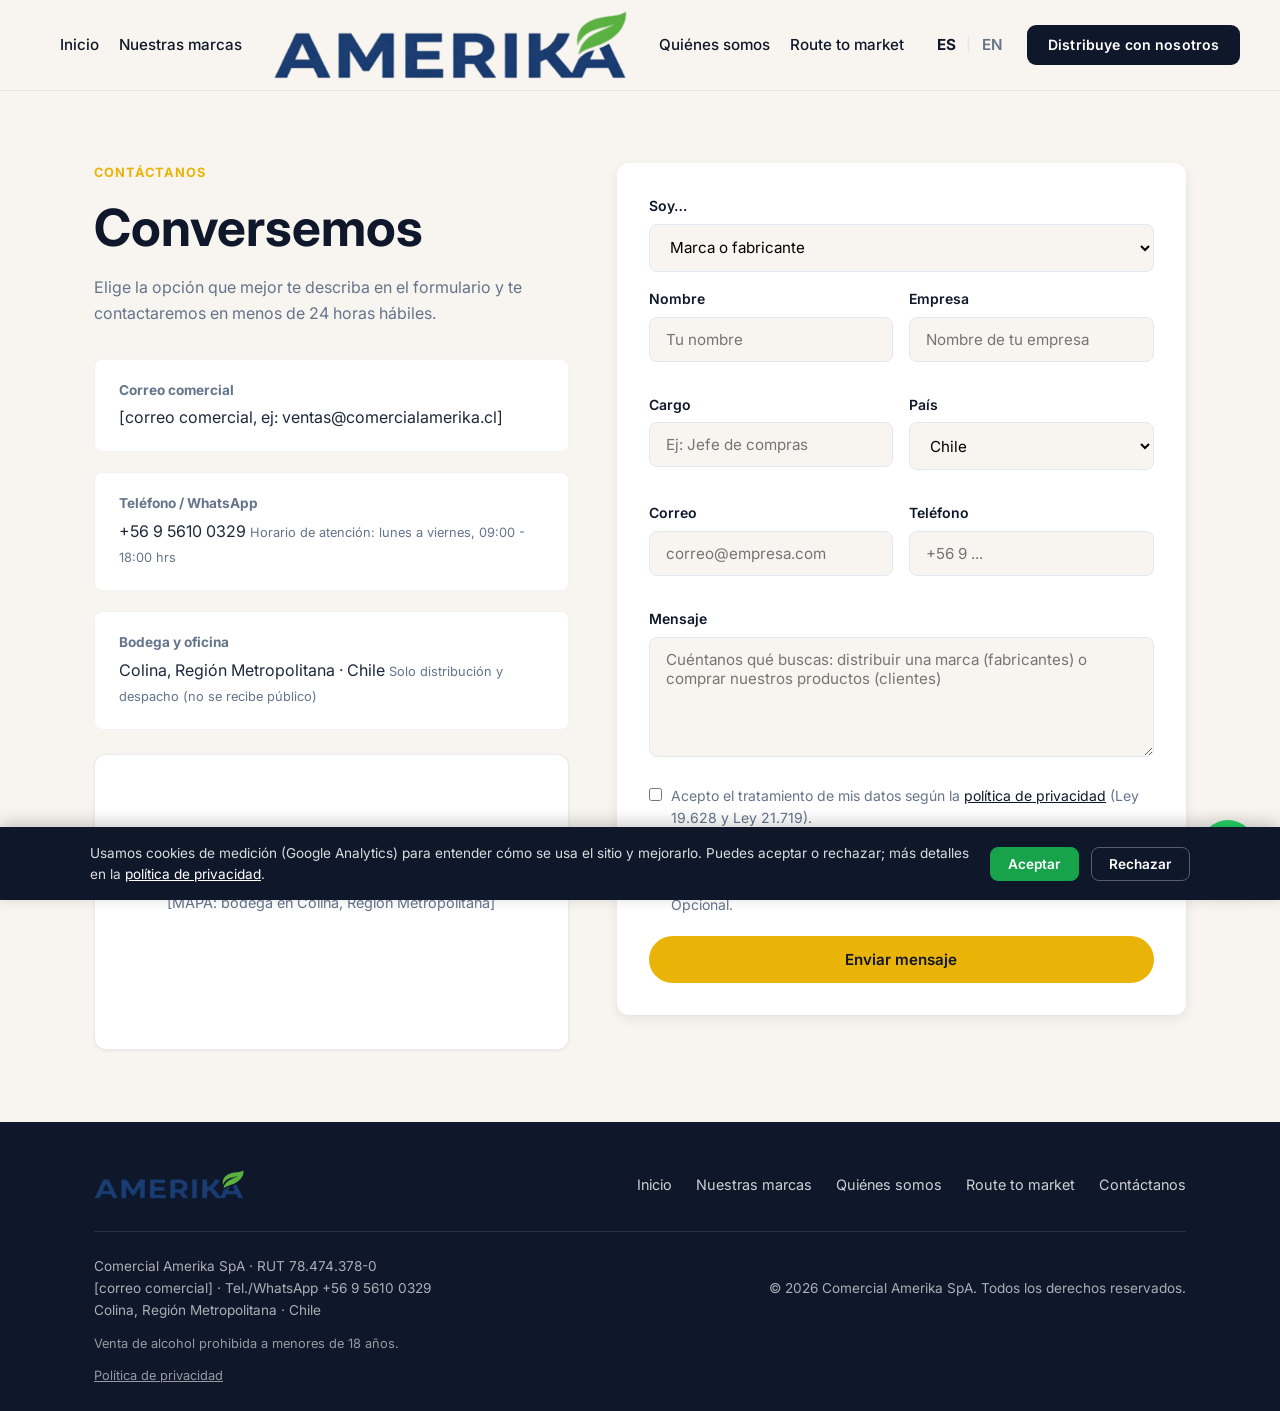
==== commit 37d9383a: "fix: Se actualizo el diseño de la pagina de contacto y se agregaron los estilos de las demas paginas" ====
--- a/contacto.html
+++ b/contacto.html
@@ -14,6 +14,7 @@
   <link href="https://fonts.googleapis.com/css2?family=Inter:wght@400;500;600;700;800&display=swap" rel="stylesheet">
 
   <link rel="stylesheet" href="css/styles.css">
+  <link rel="stylesheet" href="css/contacto.css">
 </head>
 <body>
 
--- a/css/styles.css
+++ b/css/styles.css
@@ -1,6 +1,15 @@
 /* ============================================
-   AMERIKA - Estilos principales
-   CSS puro · Responsive · Multi-idioma ready
+   AMERIKA - Estilos GLOBALES
+   Contiene solo lo común a TODAS las páginas:
+   variables, reset, tipografía, botones,
+   header, footer, botón de WhatsApp y barra
+   de cookies.
+
+   Los estilos de contenido de cada página
+   van en su propio archivo:
+     index.css, nosotros.css, marcas.css,
+     route-market.css, drinkball.css,
+     pink-moon.css, contacto.css
    ============================================ */
 
 /* ---------- Variables ---------- */
@@ -15,7 +24,7 @@
   --color-text: #1e293b;
   --color-text-muted: #64748b;
   --color-border: #e2e8f0;
-  
+
   --font-main: 'Inter', system-ui, -apple-system, BlinkMacSystemFont, 'Segoe UI', Roboto, sans-serif;
   --shadow-sm: 0 1px 3px rgba(15, 23, 42, 0.06);
   --shadow-md: 0 4px 12px rgba(15, 23, 42, 0.08);
@@ -25,6 +34,13 @@
   --transition: 0.25s ease;
 }
 
+/* Paleta del sitio (reestructuración 2026):
+   verde Amerika, añadido como variable reutilizable. */
+:root {
+  --color-green: #16a34a;        /* verde Amerika */
+  --color-green-dark: #15803d;   /* verde para el hover de botones */
+}
+
 /* ---------- Reset & Base ---------- */
 *, *::before, *::after {
   box-sizing: border-box;
@@ -90,6 +106,16 @@
   margin-bottom: 0.75rem;
 }
 
+/* Versión posterior del section-label (gana por orden en el archivo original) */
+.section-label {
+  font-size: 0.8rem;
+  font-weight: 700;
+  letter-spacing: 0.08em;
+  text-transform: uppercase;
+  color: var(--color-orange);
+  margin-bottom: 0.75rem;
+}
+
 /* ---------- Layout ---------- */
 .container {
   width: 100%;
@@ -102,7 +128,7 @@
   padding: 4.5rem 0;
 }
 
-/* ---------- Buttons ---------- */
+/* ---------- Botones generales ---------- */
 .btn {
   display: inline-flex;
   align-items: center;
@@ -134,6 +160,7 @@
   color: var(--color-white);
 }
 
+/* Botón destacado oscuro (versión completa) */
 .btn.btn-dark {
   background-color: var(--color-navy);
   color: var(--color-white);
@@ -191,6 +218,21 @@
   }
 }
 
+/* Versión posterior (bloque "Optimización") */
+.btn.btn-dark {
+  background-color: var(--color-navy);
+  color: var(--color-white);
+  padding: 0.8em 1.4em;
+  border-radius: 9px;
+  font-size: 0.88rem;
+  white-space: nowrap;
+}
+
+.btn.btn-dark:hover {
+  background-color: #1e293b;
+  transform: translateY(-1px);
+}
+
 /* ---------- Header ---------- */
 .header {
   position: sticky;
@@ -201,15 +243,19 @@
   border-bottom: 1px solid rgba(15, 23, 42, 0.06);
 }
 
-/* Encabezado con logo protagonista:
-   tres columnas grilla — menú de la izquierda, LOGO AL CENTRO (grande),
-   resto del menú a la derecha. */
+/* Encabezado estilo ICB pero con LOGO PROTAGONISTA AL CENTRO:
+   ocupa TODO el ancho disponible (sin la restricción del container),
+   en 3 partes iguales — menú izquierdo | LOGO (grande) | idioma + botón.
+   Barra alta para que el logo respire. */
 .header-inner {
+  max-width: 100% !important;   /* exige todo el ancho disponible */
+  padding-left: 2.5rem;         /* aire en los bordes de la ventana */
+  padding-right: 2.5rem;
   display: grid;
   grid-template-columns: 1fr auto 1fr;  /* lados iguales, logo centro */
   align-items: center;
-  height: 84px;               /* un poco más alto para el logo grande */
-  gap: 2rem;
+  height: 104px;
+  gap: 2.5rem;
 }
 
 .logo {
@@ -220,7 +266,7 @@
 }
 
 .logo img {
-  height: 52px;               /* más grande: protagonista del encabezado */
+  height: 68px;            /* protagonista: bien visible desde cualquier página */
   width: auto;
 }
 
@@ -237,12 +283,12 @@
   gap: 1.1rem;               /* aire justo entre secciones del menú */
 }
 
-/* Los dos grupos del menú se alinean hacia el logo del centro */
+/* Cada grupo se alinea HACIA EL LOGO del centro */
 .nav.nav-side-left {
-  justify-content: flex-end;
+  justify-content: flex-end;    /* pega al logo por la izquierda */
 }
 .nav.nav-side-right {
-  justify-content: flex-start;
+  justify-content: flex-start;  /* pega al logo por la derecha */
 }
 
 /* Con textos largos (español), cada enlace ocupa siempre una sola línea */
@@ -303,237 +349,97 @@
   cursor: pointer;
 }
 
-/* ---------- Hero ---------- */
-.hero {
-  padding: 4rem 0 3rem;
-}
-
-/* Entrada suave del hero: el contenido "sube" al cargar la página */
-.hero-content > * {
-  animation: hero-in 0.6s ease both;
-}
-.hero-content > *:nth-child(2) { animation-delay: 0.1s; }
-.hero-content > *:nth-child(3) { animation-delay: 0.2s; }
-.hero-content > *:nth-child(4) { animation-delay: 0.3s; }
-@keyframes hero-in {
-  from { opacity: 0; transform: translateY(14px); }
-  to   { opacity: 1; transform: translateY(0); }
-}
-
-/* Frase rotativa del hero (el JS cambia el texto cada 4 s) */
-.hero-rotator {
-  margin-top: 1rem;
+/* Versión posterior del header (bloque "Optimización"):
+   la barra es algo más baja que la primera versión */
+.header {
+  position: sticky;
+  top: 0;
+  z-index: 100;
+  background-color: rgba(248, 245, 240, 0.95);
+  backdrop-filter: blur(12px);
+  border-bottom: 1px solid rgba(15, 23, 42, 0.08);
+}
+
+.header-inner {
+  max-width: 100% !important;
+  padding: 0 2.5rem;
+  display: grid;
+  grid-template-columns: 1fr auto 1fr;
+  align-items: center;
+  height: 90px;
+  gap: 2rem;
+}
+
+.logo {
+  display: flex;
+  align-items: center;
+  justify-content: center;
+  font-weight: 800;
+  font-size: 1.3rem;
+  color: var(--color-navy);
+  gap: 0.5rem;
+}
+
+.logo-badge {
+  background: var(--color-navy);
+  color: var(--color-orange);
+  padding: 0.3rem 0.6rem;
+  border-radius: 6px;
+  font-size: 0.9rem;
+  letter-spacing: -0.02em;
+}
+
+.nav {
+  display: flex;
+  align-items: center;
+  gap: 1.25rem;
+}
+
+.nav.nav-side-left { justify-content: flex-end; }
+.nav.nav-side-right { justify-content: flex-start; }
+
+.lang-switch {
+  display: flex;
+  align-items: center;
+  gap: 0.35rem;
+  font-size: 0.85rem;
   font-weight: 600;
-  color: var(--color-green);
-  min-height: 1.6em;          /* reserva el alto para que nada salte */
-  transition: opacity 0.4s ease;
-}
-@media (prefers-reduced-motion: reduce) {
-  .hero-content > * {
-    animation: none;          /* sin animación para quien la pide */
-  }
-}
-
-.hero-grid {
-  display: grid;
-  grid-template-columns: 1fr 1fr;
-  gap: 3rem;
-  align-items: center;
-}
-
-.hero-content .section-label {
-  margin-bottom: 1rem;
-}
-
-.hero-content h1 {
-  margin-bottom: 1.25rem;
-}
-
-.hero-content p {
-  font-size: 1.1rem;
+  margin-left: 0.5rem;
+}
+
+.lang-switch button {
+  background: none;
+  border: none;
   color: var(--color-text-muted);
-  margin-bottom: 2rem;
-  max-width: 480px;
-}
-
-.hero-actions {
-  display: flex;
-  flex-wrap: wrap;
-  gap: 1rem;
-}
-
-/* Caja de imagen destacada: mismo mecanismo "cover" que las tarjetas
-   de marca. La imagen llena la caja y se recorta con las esquinas. */
-.hero-image {
-  background: var(--color-cream-dark);
-  border-radius: var(--radius);
-  aspect-ratio: 4/3;
-  overflow: hidden;
-  display: flex;
-  align-items: center;
-  justify-content: center;
-  color: var(--color-text-muted);
-  font-size: 0.9rem;
-}
-
-.hero-image img {
-  width: 100%;
-  height: 100%;
-  object-fit: cover;
-}
-
-/* Variante para imágenes que NO deben recortarse (por ejemplo, la paleta
-   de colores de DrinkBall en drinkball.html): la caja no fuerza una
-   proporción fija, se ajusta al alto natural de la imagen, así no queda
-   espacio de sobra arriba ni abajo. */
-.hero-image.hero-contain {
-  aspect-ratio: auto;
-}
-.hero-image.hero-contain img {
-  display: block;        /* quita el pequeño hueco que deja img como inline */
-  height: auto;          /* la caja toma el alto real de la imagen */
-  object-fit: contain;
-}
-
-/* ---------- Countries bar ---------- */
-.countries-bar {
-  background: var(--color-navy);
-  color: var(--color-white);
-  padding: 1rem 0;
-}
-
-.countries-bar-inner {
-  display: flex;
-  justify-content: space-between;
-  align-items: center;
-  flex-wrap: wrap;
-  gap: 1rem;
-}
-
-.countries-list {
-  display: flex;
-  gap: 2rem;
-}
-
-.countries-list span {
-  font-weight: 600;
-  font-size: 0.95rem;
-}
-
-.countries-bar .years {
-  font-size: 0.9rem;
-  opacity: 0.85;
-}
-
-/* ---------- Cards ---------- */
-.cards-grid {
-  display: grid;
-  grid-template-columns: repeat(auto-fit, minmax(280px, 1fr));
-  gap: 1.5rem;
-  margin-top: 2.5rem;
-}
-
-.card {
-  background: var(--color-white);
-  border-radius: var(--radius);
-  padding: 1.75rem;
-  box-shadow: var(--shadow-sm);
-  border: 1px solid rgba(15, 23, 42, 0.04);
-  transition: transform var(--transition), box-shadow var(--transition);
-}
-
-.card:hover {
-  transform: translateY(-4px);
-  box-shadow: var(--shadow-md);
-}
-
-.card-number {
-  font-size: 0.85rem;
+  cursor: pointer;
+}
+
+.lang-switch button.active {
+  color: var(--color-navy);
   font-weight: 700;
-  color: var(--color-orange);
-  margin-bottom: 0.75rem;
-}
-
-.card h3 {
-  margin-bottom: 0.6rem;
-}
-
-.card p {
-  font-size: 0.95rem;
-  color: var(--color-text-muted);
-}
-
-/* ---------- Brands ---------- */
-.brands-grid {
-  display: grid;
-  grid-template-columns: repeat(auto-fit, minmax(220px, 1fr));
-  gap: 1.5rem;
-  margin-top: 2.5rem;
-}
-
-.brand-card {
-  background: var(--color-white);
-  border-radius: var(--radius);
-  padding: 1.5rem;
-  text-align: center;
-  border: 1px solid rgba(15, 23, 42, 0.05);
-}
-
-/*
-   Mecanismo de imagen tipo "cobertura" (cover):
-   - La caja siempre mide lo mismo (180px de alto).
-   - La imagen la llena por completo (object-fit: cover),
-     se recorta por los bordes redondeados y nunca se deforma.
-   Se usa en las tarjetas de marca de todas las páginas.
-*/
-.brand-logo {
-  height: 180px;
-  background: var(--color-cream-dark);
-  border-radius: var(--radius-sm);
-  overflow: hidden;           /* recorta lo que sobresalga de la caja */
-  margin-bottom: 1rem;
-  display: flex;
-  align-items: center;
-  justify-content: center;
-  color: var(--color-text-muted);
-  font-size: 0.85rem;
-}
-
-/* La imagen SIEMPRE llena su caja, sin deformarse */
-.brand-logo img {
-  width: 100%;
-  height: 100%;
-  object-fit: cover;
-}
-
-.brand-card h4 {
-  font-size: 1.05rem;
-  margin-bottom: 0.35rem;
-}
-
-.brand-card p {
-  font-size: 0.9rem;
-  color: var(--color-text-muted);
-}
-
-/* ---------- CTA Banner ---------- */
-.cta-banner {
-  background: var(--color-orange);
-  padding: 3rem 0;
-}
-
-.cta-banner-inner {
-  display: flex;
-  align-items: center;
-  justify-content: space-between;
-  gap: 2rem;
-  flex-wrap: wrap;
-}
-
-.cta-banner h2 {
-  color: var(--color-navy);
-  font-size: clamp(1.4rem, 3vw, 1.8rem);
-  max-width: 520px;
+}
+
+.mobile-toggle {
+  display: none;
+  background: none;
+  border: none;
+  font-size: 1.6rem;
+  color: var(--color-navy);
+  cursor: pointer;
+}
+
+/* ---------- REVEAL al hacer scroll ----------
+   Los .container de cada sección parten un poco bajados y
+   transparentes, y "suben" al entrar en pantalla.
+   js/main.js agrega las clases; aquí solo van los estilos. */
+.reveal {
+  opacity: 0;
+  transform: translateY(26px);
+  transition: opacity 0.7s ease, transform 0.7s ease;
+}
+.reveal.reveal-in {
+  opacity: 1;
+  transform: translateY(0);
 }
 
 /* ---------- Footer ---------- */
@@ -593,248 +499,225 @@
   object-fit: contain;
 }
 
-/* ---------- Page specific ---------- */
-.page-hero {
-  padding: 3.5rem 0 2rem;
-}
-
-.page-hero h1 {
-  margin-bottom: 1rem;
-}
-
-.page-hero p {
-  font-size: 1.1rem;
-  color: var(--color-text-muted);
-  max-width: 560px;
-}
-
-/* Features / Modelo de negocio */
-.features-grid {
-  display: grid;
-  grid-template-columns: repeat(auto-fit, minmax(200px, 1fr));
+/* AVISO +18: línea legal en el pie de página */
+.footer-age {
+  font-size: 0.8rem;
+  opacity: 0.75;
+  margin-top: 0.75rem;
+}
+
+/* Versión posterior del footer (bloque "Optimización") */
+.footer {
+  background: var(--color-navy);
+  color: rgba(255, 255, 255, 0.8);
+  padding: 3rem 0 1.5rem;
+}
+
+.footer-top {
+  display: flex;
+  justify-content: space-between;
+  align-items: center;
+  flex-wrap: wrap;
   gap: 1.5rem;
-  margin-top: 2rem;
-}
-
-.feature-item {
-  text-align: center;
-  padding: 1.5rem 1rem;
-}
-
-.feature-item h4 {
-  font-size: 1rem;
-  margin-bottom: 0.5rem;
-  color: var(--color-navy);
-}
-
-.feature-item p {
+  padding-bottom: 2rem;
+  border-bottom: 1px solid rgba(255, 255, 255, 0.1);
+  margin-bottom: 1.5rem;
+}
+
+.footer-brand {
+  font-weight: 800;
+  color: var(--color-white);
+  font-size: 1.2rem;
+}
+
+.footer-links {
+  display: flex;
+  gap: 1.5rem;
   font-size: 0.9rem;
-  color: var(--color-text-muted);
-}
-
-/* Mission / Vision boxes */
-.mv-grid {
-  display: grid;
-  grid-template-columns: 1fr 1fr;
-  gap: 1.5rem;
-  margin-top: 2.5rem;
-}
-
-.mv-box {
-  background: var(--color-white);
-  border-radius: var(--radius);
-  padding: 2rem;
-  border: 1px solid rgba(15, 23, 42, 0.05);
-}
-
-.mv-box h3 {
-  margin-bottom: 0.75rem;
+}
+
+.footer-links a:hover {
   color: var(--color-orange);
 }
 
-/* Contact */
-.contact-grid {
-  display: grid;
-  grid-template-columns: 1fr 1.2fr;
-  gap: 3rem;
-  align-items: start;
-}
-
-.contact-info {
-  display: flex;
-  flex-direction: column;
+.footer-bottom {
+  display: flex;
+  justify-content: space-between;
+  align-items: center;
+  flex-wrap: wrap;
+  gap: 1rem;
+  font-size: 0.85rem;
+  color: rgba(255, 255, 255, 0.65);
+}
+
+.footer-age {
+  font-size: 0.8rem;
+  opacity: 0.7;
+  margin-top: 0.75rem;
+}
+
+.footer-age a {
+  color: rgba(255, 255, 255, 0.8);
+  text-decoration: underline;
+}
+
+/* ---------- BOTÓN FLOTANTE DE WHATSAPP ----------
+   Está fijo en la esquina inferior derecha de todas las páginas. */
+.whatsapp-float {
+  position: fixed;
+  right: 1.25rem;
+  bottom: 1.25rem;
+  z-index: 90;
+  width: 56px;
+  height: 56px;
+  border-radius: 50%;
+  background: #25d366;         /* verde oficial de WhatsApp */
+  color: white;
+  display: flex;
+  align-items: center;
+  justify-content: center;
+  box-shadow: var(--shadow-md);
+}
+.whatsapp-float:hover {
+  transform: scale(1.07);
+}
+.whatsapp-float svg {
+  width: 28px;
+  height: 28px;
+  fill: currentColor;
+}
+
+/* Versión posterior (bloque "Optimización") */
+.whatsapp-float {
+  position: fixed;
+  right: 1.5rem;
+  bottom: 1.5rem;
+  z-index: 100;
+  width: 56px;
+  height: 56px;
+  border-radius: 50%;
+  background: #25d366;
+  color: white;
+  display: flex;
+  align-items: center;
+  justify-content: center;
+  box-shadow: var(--shadow-lg);
+  transition: transform var(--transition);
+}
+
+.whatsapp-float:hover {
+  transform: scale(1.1);
+}
+
+.whatsapp-float svg {
+  width: 30px;
+  height: 30px;
+  fill: currentColor;
+}
+
+/* ---------- AVISO DE COOKIES ----------
+   (Ley 19.628 / Ley 21.719)   Barra fija abajo de la pantalla. Aparece solo si la persona
+   todavía no ha elegido (lo guarda js/main.js en localStorage). */
+.cookie-banner {
+  position: fixed;
+  bottom: 0;
+  left: 0;
+  right: 0;
+  z-index: 2000;               /* sobre el resto, pero bajo el age-modal */
+  background: var(--color-navy);
+  color: #fff;
+  padding: 1rem 1.25rem;
+  box-shadow: 0 -4px 16px rgba(0, 0, 0, 0.2);
+}
+.cookie-banner .cookie-inner {
+  max-width: 1100px;
+  margin: 0 auto;
+  display: flex;
+  align-items: center;
   gap: 1.25rem;
-}
-
-.contact-item {
-  background: var(--color-white);
-  padding: 1.25rem 1.5rem;
+  flex-wrap: wrap;             /* en pantallas angostas pasa a dos líneas */
+}
+.cookie-banner p {
+  margin: 0;
+  font-size: 0.85rem;
+  line-height: 1.5;
+  color: rgba(255, 255, 255, 0.85);
+  flex: 1 1 320px;             /* el texto toma el ancho disponible */
+}
+.cookie-banner a {
+  color: #fff;
+  text-decoration: underline;
+}
+.cookie-actions {
+  display: flex;
+  gap: 0.75rem;
+}
+.cookie-actions button {
+  border: 1px solid rgba(255, 255, 255, 0.4);
+  background: transparent;
+  color: #fff;
+  font-family: inherit;
+  font-size: 0.85rem;
+  font-weight: 600;
+  padding: 0.55rem 1.25rem;
   border-radius: var(--radius-sm);
-  border: 1px solid rgba(15, 23, 42, 0.05);
-}
-
-.contact-item strong {
-  display: block;
+  cursor: pointer;
+}
+.cookie-actions button.btn-accept {
+  background: var(--color-green);
+  border-color: var(--color-green);
+  color: #fff;
+}
+
+/* Versión posterior (bloque "Optimización") */
+.cookie-banner {
+  position: fixed;
+  bottom: 0;
+  left: 0;
+  right: 0;
+  z-index: 2000;
+  background: var(--color-navy);
+  color: #fff;
+  padding: 1rem 1.25rem;
+  box-shadow: 0 -4px 16px rgba(0, 0, 0, 0.2);
+}
+
+.cookie-inner {
+  max-width: 1100px;
+  margin: 0 auto;
+  display: flex;
+  align-items: center;
+  gap: 1.25rem;
+  flex-wrap: wrap;
+}
+
+.cookie-banner p {
   font-size: 0.85rem;
-  color: var(--color-text-muted);
-  margin-bottom: 0.25rem;
-}
-
-.contact-form {
-  background: var(--color-white);
-  padding: 2rem;
-  border-radius: var(--radius);
-  box-shadow: var(--shadow-md);
-}
-
-.form-row {
-  display: grid;
-  grid-template-columns: 1fr 1fr;
-  gap: 1rem;
-  margin-bottom: 1rem;
-}
-
-.form-group {
-  margin-bottom: 1rem;
-}
-
-.form-group label {
-  display: block;
-  font-size: 0.875rem;
+  color: rgba(255, 255, 255, 0.85);
+  flex: 1 1 300px;
+}
+
+.cookie-actions {
+  display: flex;
+  gap: 0.75rem;
+}
+
+.cookie-actions button {
+  border: 1px solid rgba(255, 255, 255, 0.3);
+  background: transparent;
+  color: #fff;
+  font-size: 0.85rem;
   font-weight: 600;
-  margin-bottom: 0.4rem;
-  color: var(--color-navy);
-}
-
-.form-group input,
-.form-group select,
-.form-group textarea {
-  width: 100%;
-  padding: 0.75rem 1rem;
-  border: 1px solid var(--color-border);
+  padding: 0.5rem 1.1rem;
   border-radius: var(--radius-sm);
-  font-family: inherit;
-  font-size: 0.95rem;
-  background: var(--color-cream);
-  transition: border-color var(--transition);
-}
-
-.form-group input:focus,
-.form-group select:focus,
-.form-group textarea:focus {
-  outline: none;
-  border-color: var(--color-orange);
-}
-
-.form-group textarea {
-  min-height: 120px;
-  resize: vertical;
-}
-
-.form-check {
-  display: flex;
-  align-items: flex-start;
-  gap: 0.6rem;
-  margin: 1.25rem 0;
-  font-size: 0.875rem;
-  color: var(--color-text-muted);
-}
-
-.form-check input {
-  margin-top: 0.2rem;
-}
-
-/* Route Market specific */
-.tags {
-  display: flex;
-  flex-wrap: wrap;
-  gap: 0.6rem;
-  margin: 1.5rem 0;
-}
-
-.tag {
-  background: var(--color-white);
-  border: 1px solid var(--color-border);
-  padding: 0.4rem 0.9rem;
-  border-radius: 999px;
-  font-size: 0.85rem;
-  font-weight: 500;
-}
-
-.highlight-box {
-  background: var(--color-navy);
-  color: var(--color-white);
-  padding: 1.5rem 2rem;
-  border-radius: var(--radius);
-  margin: 2rem 0;
-}
-
-.highlight-box p {
-  font-size: 1.05rem;
-  line-height: 1.55;
-}
-
-/* Table */
-.table-wrapper {
-  overflow-x: auto;
-  margin: 2rem 0;
-  border-radius: var(--radius);
-  box-shadow: var(--shadow-sm);
-}
-
-table {
-  width: 100%;
-  border-collapse: collapse;
-  background: var(--color-white);
-  font-size: 0.95rem;
-}
-
-th, td {
-  padding: 1rem 1.25rem;
-  text-align: left;
-  border-bottom: 1px solid var(--color-border);
-}
-
-th {
-  background: var(--color-cream-dark);
-  font-weight: 600;
-  color: var(--color-navy);
-}
-
-tr:last-child td {
-  border-bottom: none;
-  font-weight: 600;
-}
-
-/* Stats */
-.stats-grid {
-  display: grid;
-  grid-template-columns: repeat(auto-fit, minmax(180px, 1fr));
-  gap: 1.25rem;
-  margin: 2rem 0;
-}
-
-.stat-card {
-  background: var(--color-white);
-  padding: 1.5rem;
-  border-radius: var(--radius);
-  text-align: center;
-  border: 1px solid rgba(15, 23, 42, 0.05);
-}
-
-.stat-card strong {
-  display: block;
-  font-size: 1.5rem;
-  color: var(--color-orange);
-  margin-bottom: 0.35rem;
-}
-
-.stat-card span {
-  font-size: 0.9rem;
-  color: var(--color-text-muted);
-}
-
-/* ---------- Responsive ---------- */
+}
+
+.cookie-actions button.btn-accept {
+  background: var(--color-green);
+  border-color: var(--color-green);
+}
+
+/* ---------- Responsive del header y nav ---------- */
 /* En pantallas medianas el menú completo ya no cabe ni en una línea
    (los textos en español son largos), así que pasamos a hamburguesa antes. */
 @media (max-width: 1100px) {
@@ -846,10 +729,25 @@
   .header-inner {
     display: flex;
     justify-content: center;
-    height: 72px;
+    height: 80px;
     gap: 0;
     position: relative;
     flex-wrap: wrap;          /* permite que el menú abierto ocupe su propia línea */
+    max-width: 100% !important;
+    padding-left: 1.25rem;
+    padding-right: 1.25rem;
+  }
+
+  /* Con el menú abierto, el logo SIEMPRE va primero (arriba de las
+     opciones): así ninguna sección queda tapada por el logo */
+  .header-inner .logo {
+    order: -1;
+  }
+
+  /* Menú abierto: la barra crece según el contenido (altura fija no) */
+  .header-inner:has(.nav.open) {
+    height: auto;
+    padding-bottom: 0.5rem;
   }
 
   .mobile-toggle {
@@ -875,744 +773,33 @@
   }
 }
 
-@media (max-width: 900px) {
-  .hero-grid,
-  .contact-grid,
-  .mv-grid {
-    grid-template-columns: 1fr;
+/* ---------- CORRECCIONES RESPONSIVE (header) ---------- */
+
+/* HEADER: logo proporcionado en tablet/móvil */
+@media (max-width: 1100px) {
+  .header-inner { height: 68px; }
+  .logo img { height: 44px; }            /* antes 68px: tapaba la hamburguesa */
+}
+@media (max-width: 380px) {
+  .logo img { height: 38px; }
+}
+
+/* Media queries del bloque "Optimización" (se aplican después y ganan) */
+@media (max-width: 1024px) {
+  .nav { display: none; }
+  .header-inner {
+    display: flex;
+    justify-content: space-between;
+    padding: 0 1.5rem;
+    height: 70px;
   }
-}
-
+  .mobile-toggle { display: block; }
+}
+
+/* ==========  CORRECCIONES RESPONSIVE: h1 más compacto (bloque Optimización)  ========== */
+h1 { font-size: clamp(2.2rem, 5vw, 3.2rem); }
+
+/* Sección más compacta en móvil */
 @media (max-width: 600px) {
-  .form-row {
-    grid-template-columns: 1fr;
-  }
-
-  .countries-list {
-    gap: 1rem;
-  }
-
-  .section {
-    padding: 3rem 0;
-  }
-}
-
-/* =========================================
-   ESTILOS PARA EL MODAL DEL EQUIPO
-   ========================================= */
-
-.custom-modal {
-  display: none; /* Oculto por defecto */
-  position: fixed;
-  z-index: 1000;
-  left: 0;
-  top: 0;
-  width: 100%;
-  height: 100%;
-  background-color: rgba(0, 0, 0, 0.6); /* Fondo oscuro semitransparente */
-  backdrop-filter: blur(4px); /* Efecto borroso de fondo */
-  align-items: center;
-  justify-content: center;
-  padding: 20px;
-}
-
-/* Cuando tiene la clase .show, se muestra */
-.custom-modal.show {
-  display: flex;
-}
-
-.custom-modal-content {
-  background-color: #fff;
-  padding: 2.5rem;
-  border-radius: 12px;
-  box-shadow: 0 10px 30px rgba(0,0,0,0.2);
-  width: 100%;
-  max-width: 1000px; /* Ancho máximo del modal */
-  max-height: 90vh; /* No más alto que la pantalla */
-  overflow-y: auto; /* Scroll si hay muchos elementos */
-  position: relative;
-  animation: fadeInModal 0.3s ease;
-}
-
-@keyframes fadeInModal {
-  from { opacity: 0; transform: translateY(-20px); }
-  to { opacity: 1; transform: translateY(0); }
-}
-
-.custom-modal-close {
-  position: absolute;
-  top: 15px;
-  right: 20px;
-  font-size: 2rem;
-  font-weight: bold;
-  color: #333;
-  cursor: pointer;
-  transition: color 0.2s;
-}
-
-.custom-modal-close:hover {
-  color: #d9534f; /* Rojo al pasar el mouse */
-}
-
-/* --- Estilos del Organigrama --- */
-.organigrama-container {
-  display: flex;
-  flex-direction: column;
-  align-items: center;
-  width: 100%;
-  margin-top: 1rem;
-}
-
-.org-level {
-  display: flex;
-  justify-content: center;
-  width: 100%;
-  gap: 2rem;
-}
-
-.org-flex-row {
-  display: flex;
-  flex-wrap: wrap;
-  justify-content: center;
-  gap: 3rem;
-}
-
-.org-branch {
-  display: flex;
-  flex-direction: column;
-  align-items: center;
-}
-
-.org-sub-level {
-  display: flex;
-  gap: 1rem;
-  justify-content: center;
-  margin-top: 1rem;
-}
-
-/* Tarjetas de personas */
-.org-card {
-  background: #fff;
-  border: 1px solid var(--color-cream-dark, #e0e0e0);
-  border-radius: 8px;
-  padding: 1.5rem;
-  text-align: center;
-  box-shadow: 0 4px 6px rgba(0,0,0,0.05);
-  min-width: 200px;
-  transition: transform 0.2s, box-shadow 0.2s;
-}
-
-.org-card:hover {
-  transform: translateY(-5px);
-  box-shadow: 0 8px 15px rgba(0,0,0,0.1);
-}
-
-.org-primary {
-  border-top: 4px solid var(--color-navy, #0d1b2a);
-  min-width: 250px;
-}
-
-.org-small {
-  padding: 1rem;
-  min-width: 160px;
-}
-
-.org-img {
-  width: 90px;
-  height: 90px;
-  object-fit: cover;
-  border-radius: 50%;
-  margin-bottom: 1rem;
-  border: 3px solid var(--color-cream, #f4f1ea);
-}
-
-.org-small .org-img {
-  width: 70px;
-  height: 70px;
-}
-
-.org-card h4 {
-  margin: 0;
-  font-size: 1.1rem;
-  color: var(--color-navy, #0d1b2a);
-}
-
-.org-card p {
-  margin: 0.2rem 0 0 0;
-  font-size: 0.9rem;
-  color: var(--color-text-muted, #666);
-}
-
-/* Líneas conectoras */
-.org-line-vertical {
-  width: 2px;
-  height: 40px;
-  background-color: #ccc;
-  margin: 0 auto;
-}
-
-.org-line-vertical-small {
-  width: 2px;
-  height: 30px;
-  background-color: #ccc;
-  margin: 1rem auto;
-}
-
-/* Responsive para el organigrama */
-@media (max-width: 768px) {
-  .org-flex-row {
-    flex-direction: column;
-    gap: 2rem;
-  }
-  .org-sub-level {
-    flex-direction: column;
-  }
-}
-
-/* ============================================
-   NUEVOS ESTILOS (reestructuración 2026)
-   Todo lo nuevo empieza aquí, con comentarios
-   paso a paso para que sea fácil de entender.
-   ============================================ */
-
-/*
-   1) PALETA DEL SITIO
-   Amerika usa dos colores base: azul marino y verde.
-   El verde (palta/lima) es el color distinto de la marca,
-   así que lo agregamos como variable reutilizable.
-*/
-:root {
-  --color-green: #16a34a;        /* verde Amerika */
-  --color-green-dark: #15803d;   /* verde para el hover de botones */
-}
-
-/* El banner de "llamado final" ahora es verde, no amarillo */
-.cta-banner.green {
-  background: var(--color-green);
-}
-.cta-banner.green h2 {
-  color: var(--color-white);
-}
-
-/*
-   2) CIFRAS DE ESCALA (como ICB)
-   Bandera azul marino con números grandes en verde.
-*/
-.stats-band {
-  background: var(--color-navy);
-  color: var(--color-white);
-  padding: 2.5rem 0;
-}
-.stats-band-grid {
-  display: grid;
-  grid-template-columns: repeat(auto-fit, minmax(150px, 1fr));
-  gap: 1.5rem;
-  text-align: center;
-}
-.stats-band strong {
-  display: block;              /* fuerza que el número quede en su propia línea */
-  font-size: clamp(1.8rem, 4vw, 2.6rem);
-  color: var(--color-green);
-  margin-bottom: 0.25rem;
-}
-.stats-band span {
-  font-size: 0.9rem;
-  opacity: 0.85;
-}
-
-/*
-   3) "DOS CAMINOS" DE LA PORTADA
-   Dos tarjetas grandes: una para marcas, otra para clientes.
-*/
-.paths-grid {
-  display: grid;
-  grid-template-columns: 1fr 1fr;
-  gap: 1.5rem;
-  margin-top: 2.5rem;
-}
-.path-card {
-  background: var(--color-white);
-  border-radius: var(--radius);
-  padding: 2rem;
-  border-top: 4px solid var(--color-orange);
-  box-shadow: var(--shadow-sm);
-  display: flex;
-  flex-direction: column;
-  gap: 1rem;
-}
-.path-card.green {
-  border-top-color: var(--color-green);
-}
-.path-card p {
-  color: var(--color-text-muted);
-  font-size: 0.95rem;
-  flex-grow: 1;                /* empuja el botón al fondo de la tarjeta */
-}
-
-/* En pantallas pequeñas, las tarjetas se apilan una sobre otra */
-@media (max-width: 700px) {
-  .paths-grid {
-    grid-template-columns: 1fr;
-  }
-}
-
-/*
-   4) BOTÓN FLOTANTE DE WHATSAPP
-   Está fijo en la esquina inferior derecha de todas las páginas.
-*/
-.whatsapp-float {
-  position: fixed;
-  right: 1.25rem;
-  bottom: 1.25rem;
-  z-index: 90;
-  width: 56px;
-  height: 56px;
-  border-radius: 50%;
-  background: #25d366;         /* verde oficial de WhatsApp */
-  color: white;
-  display: flex;
-  align-items: center;
-  justify-content: center;
-  box-shadow: var(--shadow-md);
-}
-.whatsapp-float:hover {
-  transform: scale(1.07);
-}
-.whatsapp-float svg {
-  width: 28px;
-  height: 28px;
-  fill: currentColor;
-}
-
-/*
-   5) AVISO +18 Y CONTROL DE EDAD
-   (a) Modal de control de edad en las páginas de bebidas con alcohol.
-   (b) Sello de advertencia reutilizable dentro de la página.
-   (c) Línea legal en el pie de página.
-*/
-.age-modal {
-  position: fixed;
-  z-index: 2000;
-  inset: 0;                    /* atajo para: top/right/bottom/left = 0 */
-  background: rgba(15, 23, 42, 0.85);
-  display: flex;
-  align-items: center;
-  justify-content: center;
-  padding: 1.5rem;
-}
-.age-modal.hidden {
-  display: none;               /* cuando el JS agrega .hidden, desaparece */
-}
-.age-modal-content {
-  background: var(--color-white);
-  border-radius: var(--radius);
-  padding: 2.5rem 2rem;
-  max-width: 440px;
-  width: 100%;
-  text-align: center;
-}
-.age-modal-content h2 {
-  color: var(--color-navy);
-  margin: 1rem 0 0.5rem;
-}
-.age-modal-content p {
-  color: var(--color-text-muted);
-  font-size: 0.95rem;
-  margin-bottom: 1.5rem;
-}
-.age-modal-actions {
-  display: flex;
-  gap: 1rem;
-  justify-content: center;
-  flex-wrap: wrap;
-}
-
-.age-badge {
-  display: inline-flex;
-  align-items: center;
-  gap: 0.5rem;
-  background: var(--color-navy);
-  color: var(--color-white);
-  font-size: 0.8rem;
-  font-weight: 600;
-  padding: 0.45rem 0.9rem;
-  border-radius: 999px;
-}
-
-.footer-age {
-  font-size: 0.8rem;
-  opacity: 0.75;
-  margin-top: 0.75rem;
-}
-
-/*
-   6) CANALES Y PASOS (página Route to market)
-*/
-.channel-card {
-  background: var(--color-white);
-  border-radius: var(--radius);
-  padding: 1.5rem;
-  border: 1px solid rgba(15, 23, 42, 0.05);
-}
-.channel-card h3 {
-  font-size: 1.05rem;
-  margin-bottom: 0.4rem;
-}
-.channel-card p {
-  font-size: 0.92rem;
-  color: var(--color-text-muted);
-}
-
-/* Los 5 pasos, numerados en círculo verde */
-.steps-list {
-  counter-reset: paso;         /* nombre del contador para los números */
-  margin-top: 2rem;
-  display: grid;
-  gap: 1.25rem;
-}
-.step-item {
-  display: flex;
-  gap: 1rem;
-  align-items: flex-start;
-  background: var(--color-white);
-  padding: 1.25rem 1.5rem;
-  border-radius: var(--radius);
-  border: 1px solid rgba(15, 23, 42, 0.05);
-}
-.step-item::before {
-  counter-increment: paso;
-  content: counter(paso);      /* escribe 1, 2, 3... automáticamente */
-  flex-shrink: 0;
-  width: 2.2rem;
-  height: 2.2rem;
-  border-radius: 50%;
-  background: var(--color-green);
-  color: white;
-  font-weight: 700;
-  display: flex;
-  align-items: center;
-  justify-content: center;
-}
-.step-item h3 {
-  font-size: 1.05rem;
-  margin-bottom: 0.25rem;
-}
-.step-item p {
-  font-size: 0.92rem;
-  color: var(--color-text-muted);
-}
-
-/*
-   7) FILTROS DE MARCAS (página Nuestras marcas)
-*/
-.brand-filters {
-  display: flex;
-  flex-wrap: wrap;
-  gap: 0.6rem;
-  margin: 1.5rem 0 0;
-}
-.brand-filters button {
-  background: var(--color-white);
-  border: 1px solid var(--color-border);
-  border-radius: 999px;
-  padding: 0.5rem 1.1rem;
-  font-size: 0.9rem;
-  font-weight: 600;
-  color: var(--color-navy);
-}
-.brand-filters button.active {
-  background: var(--color-navy);
-  border-color: var(--color-navy);
-  color: var(--color-white);
-}
-
-/* Las clases .cat-bebidas-alcohol etc. no llevan estilos:
-   solo las usa el JavaScript para filtrar. */
-
-/*
-   8) TARJETA DE PRODUCTO (portafolio por marca)
-*/
-.product-card {
-  background: var(--color-white);
-  border-radius: var(--radius);
-  border: 1px solid rgba(15, 23, 42, 0.05);
-  padding: 1.5rem;
-  text-align: center;
-}
-.product-card .product-image {
-  height: 180px;              /* misma caja "cover" que .brand-logo */
-  background: var(--color-cream-dark);
-  border-radius: var(--radius-sm);
-  display: flex;
-  align-items: center;
-  justify-content: center;
-  color: var(--color-text-muted);
-  font-size: 0.85rem;
-  margin-bottom: 1rem;
-  overflow: hidden;
-}
-
-/* Igual que en las tarjetas de marca: la imagen llena su caja */
-.product-card .product-image img {
-  width: 100%;
-  height: 100%;
-  object-fit: cover;
-}
-
-/* FOTO dentro de un recuadro hero-image que NO debe recortarse:
-   se ajusta completa al hueco (se ve entera, sin deformar). */
-.hero-image img.fit-contain {
-  object-fit: contain;
-}
-
-/*
-   12) MODAL DE CONSENTIMIENTO DE DATOS (contacto.html)
-   Se muestra al clic en "Información básica sobre protección
-   de datos". Reutiliza las clases .custom-modal del equipo.
-*/
-/* Imagen suelta centrada en su contenedor (hero de pink-moon.html) */
-.img-centrada {
-  display: block;              /* sin esto, margin auto no centra */
-  margin: 0 auto;
-  width: 100%;
-  border-radius: var(--radius);
-  box-shadow: var(--shadow-md);
-  /*Suaviza un poco la pixelación cuando la foto original es de baja resolución
-     (el parche real es conseguir la foto en alta resolución) */
-  image-rendering: auto;
-}
-.consent-trigger {
-  text-align: center;
-  margin: 0.5rem 0 1.25rem;
-}
-.consent-link {
-  background: none;
-  border: none;
-  padding: 0;
-  color: var(--color-green);
-  font-family: inherit;
-  font-size: 0.9rem;
-  font-weight: 600;
-  text-decoration: underline;
-  cursor: pointer;
-}
-.consent-modal-content {
-  max-width: 640px;
-  max-height: 80vh;            /* si el texto no cabe, el modal hace scroll */
-  overflow-y: auto;
-  text-align: left;
-}
-.consent-list {
-  margin: 0 0 1.25rem;
-  padding-left: 1.1rem;
-  display: grid;
-  gap: 0.75rem;
-  font-size: 0.9rem;
-  line-height: 1.55;
-  color: var(--color-text-muted);
-}
-.consent-list strong {
-  color: var(--color-navy);
-}
-/* Botones de decisión del consentimiento dentro del modal */
-.consent-actions {
-  display: flex;
-  gap: 0.75rem;
-  margin-top: 1.25rem;
-  flex-wrap: wrap;
-}
-.consent-actions button {
-  border: none;
-  font-family: inherit;
-  font-size: 0.9rem;
-  font-weight: 600;
-  padding: 0.7rem 1.5rem;
-  border-radius: var(--radius-sm);
-  cursor: pointer;
-}
-.btn-consent-accept {
-  background: var(--color-green);
-  color: #fff;
-}
-.btn-consent-accept:disabled {
-  background: var(--color-text-muted);
-  opacity: 0.6;
-  cursor: not-allowed;         /* sin consentimiento, no se puede avanzar */
-}
-.btn-consent-reject {
-  background: transparent;
-  color: var(--color-text-muted);
-  border: 1px solid var(--color-text-muted);
-}
-
-/*
-   11) AVISO DE COOKIES (Ley 19.628 / Ley 21.719)   Barra fija abajo de la pantalla. Aparece solo si la persona
-   todavía no ha elegido (lo guarda js/main.js en localStorage).
-*/
-.cookie-banner {
-  position: fixed;
-  bottom: 0;
-  left: 0;
-  right: 0;
-  z-index: 2000;               /* sobre el resto, pero bajo el age-modal */
-  background: var(--color-navy);
-  color: #fff;
-  padding: 1rem 1.25rem;
-  box-shadow: 0 -4px 16px rgba(0, 0, 0, 0.2);
-}
-.cookie-banner .cookie-inner {
-  max-width: 1100px;
-  margin: 0 auto;
-  display: flex;
-  align-items: center;
-  gap: 1.25rem;
-  flex-wrap: wrap;             /* en pantallas angostas pasa a dos líneas */
-}
-.cookie-banner p {
-  margin: 0;
-  font-size: 0.85rem;
-  line-height: 1.5;
-  color: rgba(255, 255, 255, 0.85);
-  flex: 1 1 320px;             /* el texto toma el ancho disponible */
-}
-.cookie-banner a {
-  color: #fff;
-  text-decoration: underline;
-}
-.cookie-actions {
-  display: flex;
-  gap: 0.75rem;
-}
-.cookie-actions button {
-  border: 1px solid rgba(255, 255, 255, 0.4);
-  background: transparent;
-  color: #fff;
-  font-family: inherit;
-  font-size: 0.85rem;
-  font-weight: 600;
-  padding: 0.55rem 1.25rem;
-  border-radius: var(--radius-sm);
-  cursor: pointer;
-}
-.cookie-actions button.btn-accept {
-  background: var(--color-green);
-  border-color: var(--color-green);
-  color: #fff;
-}
-
-/* FOTO usada como icono de tarjeta (ocasiones en drinkball.html):
-   la imagen ocupa el ancho del lugar que tiene designado y la caja
-   se ajusta a su alto natural, así no se deforma ni se corta. */
-.card > img.card-icon {
-  display: block;
-  width: 100%;
-  height: auto;
-  border-radius: var(--radius-sm);
-  margin-bottom: 1rem;
-}
-
-/* Caso donde la clase .product-image está puesta DIRECTAMENTE en el <img>
-   (sin caja contenedora, como en drinkball.html):
-   la imagen se centra y llena el ancho de la tarjeta, sin quedar a la izquierda. */
-.product-card img.product-image {
-  display: block;
-  width: 100%;
-  height: 180px;              /* misma altura de caja que las demás */
-  object-fit: cover;          /* llena la tarjeta sin deformarse */
-  border-radius: var(--radius-sm);
-  background: var(--color-cream-dark);
-}
-.product-card h4 {
-  font-size: 1rem;
-  margin-bottom: 0.25rem;
-}
-.product-card p {
-  font-size: 0.85rem;
-  color: var(--color-text-muted);
-}
-
-/*
-   9) FORMULARIO: NUEVAS FILAS (cargo) y Aviso de éxito/error
-*/
-.form-check label a {
-  text-decoration: underline;
-  color: var(--color-navy);
-}
-
-.form-alert {
-  padding: 1rem 1.25rem;
-  border-radius: var(--radius-sm);
-  margin-bottom: 1.5rem;
-  font-size: 0.95rem;
-  display: none;               /* el JS lo muestra según la URL */
-}
-.form-alert.success {
-  display: block;
-  background: #dcfce7;         /* verde muy claro */
-  color: var(--color-green-dark);
-}
-.form-alert.error {
-  display: block;
-  background: #fee2e2;         /* rojo muy claro */
-  color: #b91c1c;
-}
-
-/* Horario de atención, se ve debajo de los datos de contacto */
-.contact-item small {
-  color: var(--color-text-muted);
-  font-size: 0.8rem;
-}
-
-/* El selector es igual de alto que los inputs en móvil */
-.form-group select {
-  min-height: 48px;
-}
-
-/*
-   10) BANDA "TRABAJAMOS CON" (index, generada con JavaScript)
-   Una cinta de logos que desfila lentamente. El JS duplica la
-   lista para que el bucle sea continuo y sin saltos.
-   El MOVIMIENTO lo controla js/main.js (no animación CSS): así
-   la velocidad puede frenar e invertirse suavemente según el scroll,
-   sin cortes visibles.
-*/
-.allies-band {
-  background: var(--color-navy);
-  padding: 2.25rem 0;
-  overflow: hidden;            /* corta la cinta en los bordes de pantalla */
-}
-.allies-title {
-  text-align: center;
-  color: rgba(255, 255, 255, 0.7);
-  font-size: 0.8rem;
-  font-weight: 600;
-  letter-spacing: 0.12em;
-  text-transform: uppercase;
-  margin-bottom: 1.5rem;
-}
-.allies-viewport {
-  /* degradado a los lados: la cinta "sale" de la pantalla con suavidad */
-  mask-image: linear-gradient(to right, transparent, black 8%, black 92%, transparent);
-  -webkit-mask-image: linear-gradient(to right, transparent, black 8%, black 92%, transparent);
-}
-.allies-track {
-  display: flex;
-  align-items: center;
-  gap: 3.5rem;
-  width: max-content;          /* lo ancho justo para que quepa todo seguido */
-  will-change: transform;      /* avisa al navegador que esta caja se moverá */
-  /* Margen extra arriba y abajo: deja aire para que, cuando un logo
-     crece al pasar el mouse, el agrandado no quede cortado por la banda. */
-  padding: 1rem 0;
-}
-.allies-track img {
-  height: 52px;
-  width: auto;
-  flex-shrink: 0;              /* los logos nunca se aprietan entre sí */
-  transition: transform 0.25s ease;  /* el aumento de tamaño es suave */
-}
-
-/* Al pasar el mouse, el logo crece para verse mejor (sin mover la cinta) */
-.allies-track img:hover {
-  transform: scale(1.35);
-}+  .section { padding: 3rem 0; }
+}
--- a/css/contacto.css
+++ b/css/contacto.css
@@ -0,0 +1,290 @@
+/* ============================================
+   AMERIKA - Estilos de la página CONTACTO
+   (contacto.html)
+   Incluye el formulario, la caja de datos y el
+   MODAL DE CONSENTIMIENTO DE DATOS.
+   ============================================ */
+
+/* ---------- Contact ---------- */
+.contact-grid {
+  display: grid;
+  grid-template-columns: 1fr 1.2fr;
+  gap: 3rem;
+  align-items: start;
+}
+
+.contact-info {
+  display: flex;
+  flex-direction: column;
+  gap: 1.25rem;
+}
+
+.contact-item {
+  background: var(--color-white);
+  padding: 1.25rem 1.5rem;
+  border-radius: var(--radius-sm);
+  border: 1px solid rgba(15, 23, 42, 0.05);
+}
+
+.contact-item strong {
+  display: block;
+  font-size: 0.85rem;
+  color: var(--color-text-muted);
+  margin-bottom: 0.25rem;
+}
+
+/* Horario de atención, se ve debajo de los datos de contacto */
+.contact-item small {
+  color: var(--color-text-muted);
+  font-size: 0.8rem;
+}
+
+.contact-form {
+  background: var(--color-white);
+  padding: 2rem;
+  border-radius: var(--radius);
+  box-shadow: var(--shadow-md);
+}
+
+/* ---------- Formulario ---------- */
+.form-row {
+  display: grid;
+  grid-template-columns: 1fr 1fr;
+  gap: 1rem;
+  margin-bottom: 1rem;
+}
+
+.form-group {
+  margin-bottom: 1rem;
+}
+
+.form-group label {
+  display: block;
+  font-size: 0.875rem;
+  font-weight: 600;
+  margin-bottom: 0.4rem;
+  color: var(--color-navy);
+}
+
+.form-group input,
+.form-group select,
+.form-group textarea {
+  width: 100%;
+  padding: 0.75rem 1rem;
+  border: 1px solid var(--color-border);
+  border-radius: var(--radius-sm);
+  font-family: inherit;
+  font-size: 0.95rem;
+  background: var(--color-cream);
+  transition: border-color var(--transition);
+}
+
+.form-group input:focus,
+.form-group select:focus,
+.form-group textarea:focus {
+  outline: none;
+  border-color: var(--color-orange);
+}
+
+.form-group textarea {
+  min-height: 120px;
+  resize: vertical;
+}
+
+/* El selector es igual de alto que los inputs en móvil */
+.form-group select {
+  min-height: 48px;
+}
+
+.form-check {
+  display: flex;
+  align-items: flex-start;
+  gap: 0.6rem;
+  margin: 1.25rem 0;
+  font-size: 0.875rem;
+  color: var(--color-text-muted);
+}
+
+.form-check input {
+  margin-top: 0.2rem;
+}
+
+.form-check label a {
+  text-decoration: underline;
+  color: var(--color-navy);
+}
+
+/* Aviso de éxito/error del formulario */
+.form-alert {
+  padding: 1rem 1.25rem;
+  border-radius: var(--radius-sm);
+  margin-bottom: 1.5rem;
+  font-size: 0.95rem;
+  display: none;               /* el JS lo muestra según la URL */
+}
+.form-alert.success {
+  display: block;
+  background: #dcfce7;         /* verde muy claro */
+  color: var(--color-green-dark);
+}
+.form-alert.error {
+  display: block;
+  background: #fee2e2;         /* rojo muy claro */
+  color: #b91c1c;
+}
+
+/* ---------- Caja de imagen (segunda columna) ---------- */
+.hero-image {
+  background: var(--color-cream-dark);
+  border-radius: var(--radius);
+  aspect-ratio: 4/3;
+  overflow: hidden;
+  display: flex;
+  align-items: center;
+  justify-content: center;
+  color: var(--color-text-muted);
+  font-size: 0.9rem;
+}
+
+.hero-image img {
+  width: 100%;
+  height: 100%;
+  object-fit: cover;
+}
+
+/* Versión posterior de .hero-image (bloque "Optimización") */
+.hero-image {
+  background: var(--color-white);
+  border-radius: var(--radius);
+  border: 1px solid rgba(15, 23, 42, 0.08);
+  padding: 1rem;
+  box-shadow: var(--shadow-sm);
+  display: flex;
+  flex-direction: column;
+  align-items: center;
+  justify-content: center;
+}
+
+/* =========================================
+   MODAL (reutilizado para equipo y consentimiento)
+   ========================================= */
+
+.custom-modal {
+  display: none; /* Oculto por defecto */
+  position: fixed;
+  z-index: 1000;
+  left: 0;
+  top: 0;
+  width: 100%;
+  height: 100%;
+  background-color: rgba(0, 0, 0, 0.6); /* Fondo oscuro semitransparente */
+  backdrop-filter: blur(4px); /* Efecto borroso de fondo */
+  align-items: center;
+  justify-content: center;
+  padding: 20px;
+}
+
+/* Cuando tiene la clase .show, se muestra */
+.custom-modal.show {
+  display: flex;
+}
+
+.custom-modal-content {
+  background-color: #fff;
+  padding: 2.5rem;
+  border-radius: 12px;
+  box-shadow: 0 10px 30px rgba(0,0,0,0.2);
+  width: 100%;
+  max-width: 1000px; /* Ancho máximo del modal */
+  max-height: 90vh; /* No más alto que la pantalla */
+  overflow-y: auto; /* Scroll si hay muchos elementos */
+  position: relative;
+  animation: fadeInModal 0.3s ease;
+}
+
+@keyframes fadeInModal {
+  from { opacity: 0; transform: translateY(-20px); }
+  to { opacity: 1; transform: translateY(0); }
+}
+
+.custom-modal-close {
+  position: absolute;
+  top: 15px;
+  right: 20px;
+  font-size: 2rem;
+  font-weight: bold;
+  color: #333;
+  cursor: pointer;
+  transition: color 0.2s;
+}
+
+.custom-modal-close:hover {
+  color: #d9534f; /* Rojo al pasar el mouse */
+}
+
+/* ============================================
+   MODAL DE CONSENTIMIENTO DE DATOS
+   Se muestra al clic en "Información básica sobre protección
+   de datos". Reutiliza las clases .custom-modal.
+   ============================================ */
+.consent-modal-content {
+  max-width: 640px;
+  max-height: 80vh;            /* si el texto no cabe, el modal hace scroll */
+  overflow-y: auto;
+  text-align: left;
+}
+.consent-list {
+  margin: 0 0 1.25rem;
+  padding-left: 1.1rem;
+  display: grid;
+  gap: 0.75rem;
+  font-size: 0.9rem;
+  line-height: 1.55;
+  color: var(--color-text-muted);
+}
+.consent-list strong {
+  color: var(--color-navy);
+}
+/* Botones de decisión del consentimiento dentro del modal */
+.consent-actions {
+  display: flex;
+  gap: 0.75rem;
+  margin-top: 1.25rem;
+  flex-wrap: wrap;
+}
+.consent-actions button {
+  border: none;
+  font-family: inherit;
+  font-size: 0.9rem;
+  font-weight: 600;
+  padding: 0.7rem 1.5rem;
+  border-radius: var(--radius-sm);
+  cursor: pointer;
+}
+.btn-consent-accept {
+  background: var(--color-green);
+  color: #fff;
+}
+.btn-consent-accept:disabled {
+  background: var(--color-text-muted);
+  opacity: 0.6;
+  cursor: not-allowed;         /* sin consentimiento, no se puede avanzar */
+}
+.btn-consent-reject {
+  background: transparent;
+  color: var(--color-text-muted);
+  border: 1px solid var(--color-text-muted);
+}
+
+/* ---------- Responsive ---------- */
+@media (max-width: 900px) {
+  .contact-grid {
+    grid-template-columns: 1fr;
+  }
+}
+
+@media (max-width: 600px) {
+  .form-row {
+    grid-template-columns: 1fr;
+  }
+}
